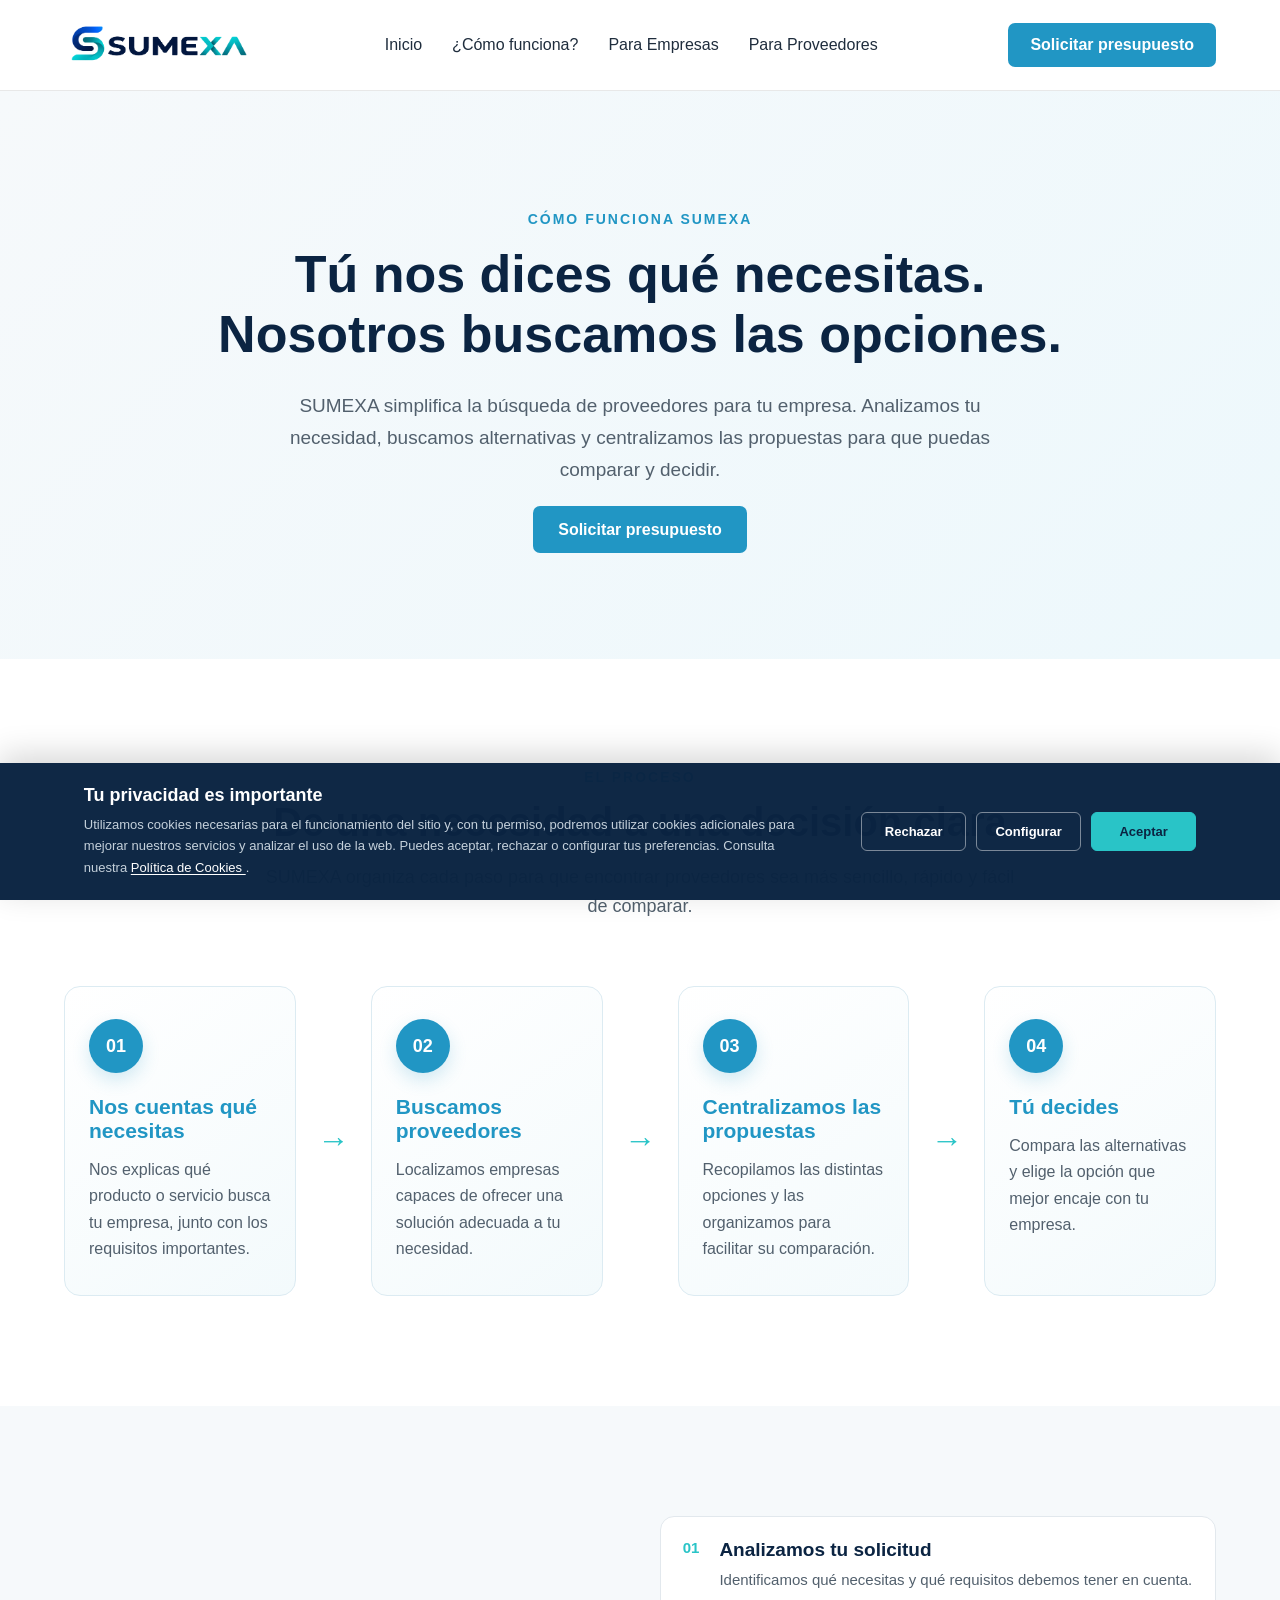
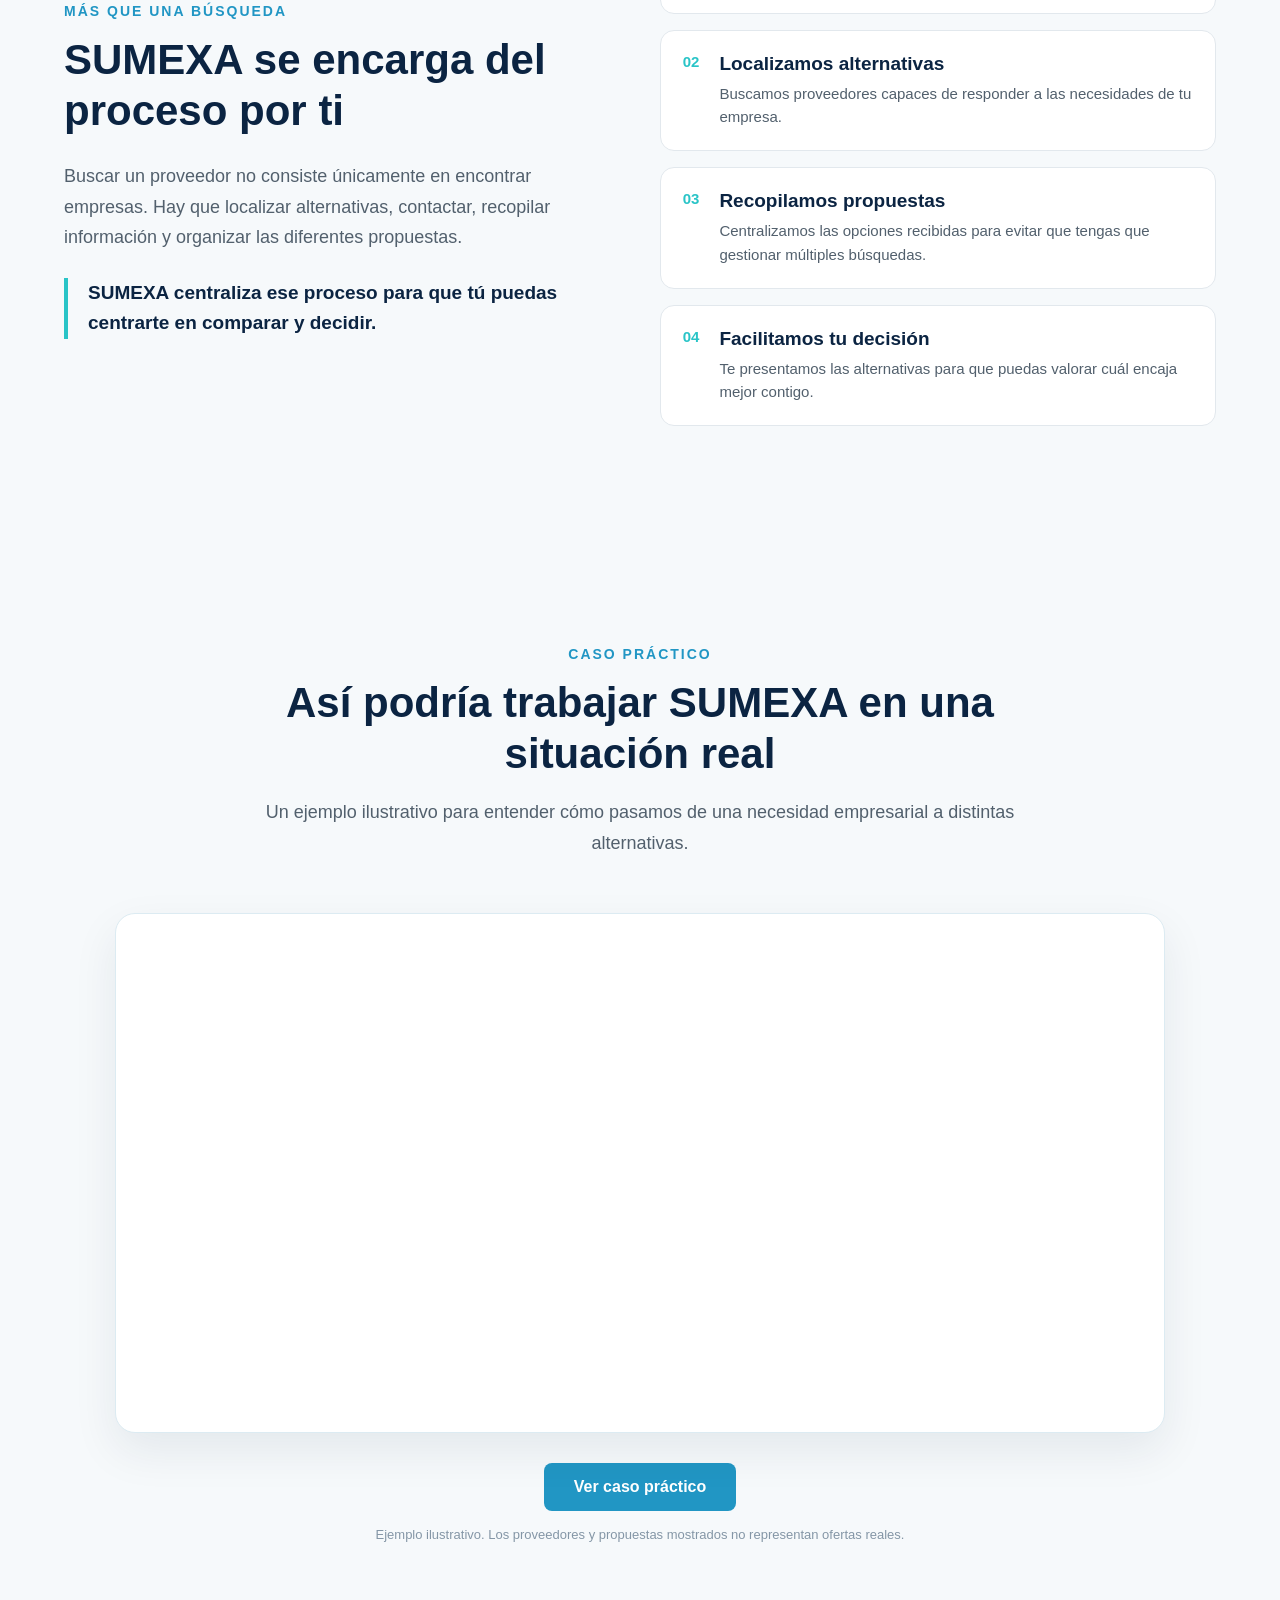
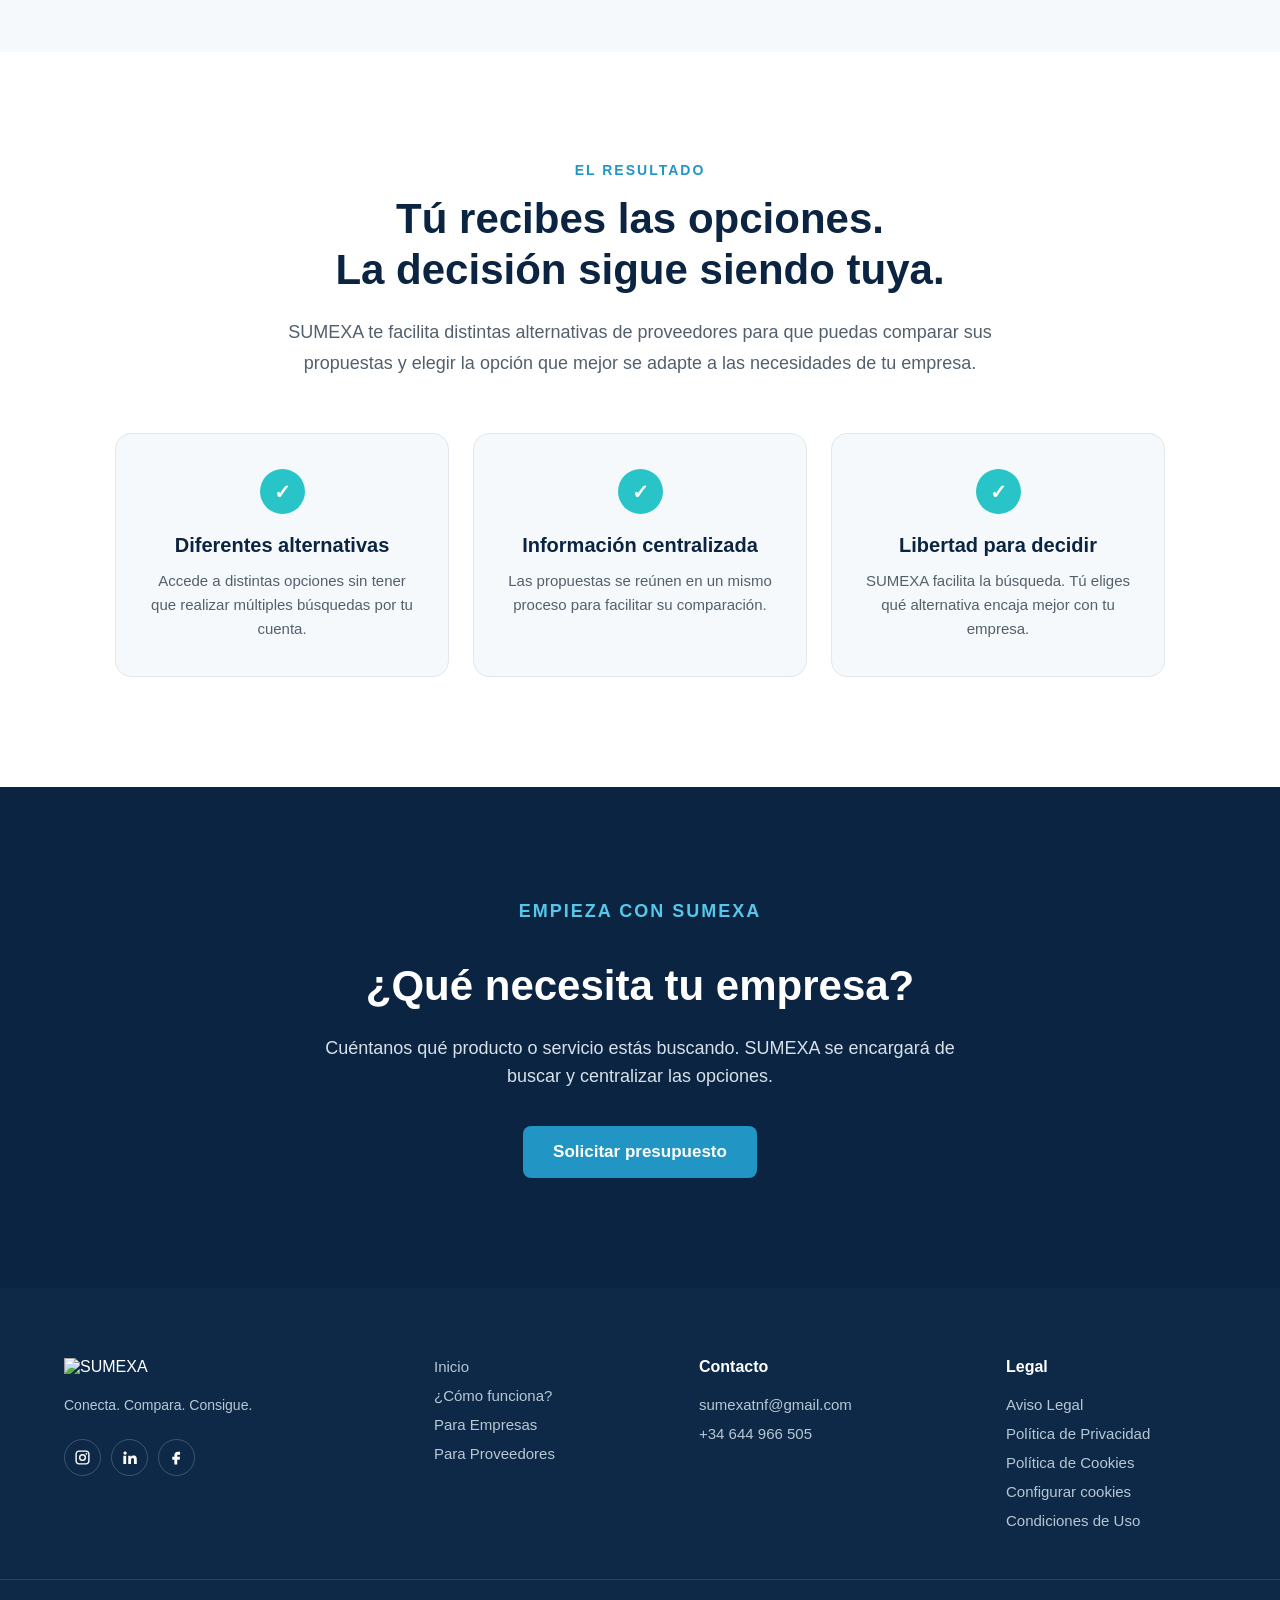
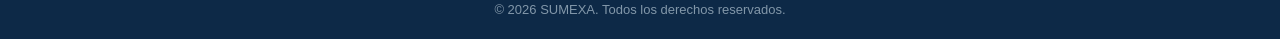
==== como-funciona.html @ 38602bdb "Add files via upload" ====
<!DOCTYPE html>
<html lang="es">

<head>
    <meta charset="UTF-8">
    <meta name="viewport" content="width=device-width, initial-scale=1.0">

    <title>Cómo funciona | SUMEXA</title>

    <link rel="stylesheet" href="style.css">
</head>

<body>

    <header class="sumexa-header">
    <div class="sumexa-header-contenido">

        <a href="index.html" class="sumexa-header-logo">
            <img src="SUMEXA-TRANSPARENTE.png" alt="SUMEXA">
        </a>

        <nav class="sumexa-menu">
            <a href="index.html">Inicio</a>
            <a href="como-funciona.html">¿Cómo funciona?</a>
            <a href="para-empresas.html">Para Empresas</a>
            <a href="para-proveedores.html">Para Proveedores</a>
        </nav>

        <a href="solicitar-presupuesto.html" class="sumexa-header-boton">Solicitar presupuesto</a>

        <button class="menu-movil-boton" id="menuMovilBoton" aria-label="Abrir menú">
            ☰
        </button>

    </div>
</header>


    <main>
        <section class="hero-como">

    <div class="contenedor hero-como-contenido">

        <p class="etiqueta">CÓMO FUNCIONA SUMEXA</p>

        <h1>
            Tú nos dices qué necesitas.<br>
            Nosotros buscamos las opciones.
        </h1>

        <p class="hero-como-texto">
            SUMEXA simplifica la búsqueda de proveedores para tu empresa.
            Analizamos tu necesidad, buscamos alternativas y centralizamos
            las propuestas para que puedas comparar y decidir.
        </p>

        <a href="solicitar-presupuesto.html" class="boton-principal">
            Solicitar presupuesto
        </a>

    </div>

</section>
<section class="proceso-detallado">

    <div class="contenedor">

        <div class="titulo-proceso">
            <p class="etiqueta">EL PROCESO</p>
            <h2>De una necesidad a una decisión clara</h2>
            <p>
                SUMEXA organiza cada paso para que encontrar proveedores sea más sencillo,
                rápido y fácil de comparar.
            </p>
        </div>

        <div class="linea-proceso">

            <div class="paso-detallado">
                <div class="numero-detallado">01</div>
                <h3>Nos cuentas qué necesitas</h3>
                <p>
                    Nos explicas qué producto o servicio busca tu empresa,
                    junto con los requisitos importantes.
                </p>
            </div>

            <div class="conector-proceso">→</div>

            <div class="paso-detallado">
                <div class="numero-detallado">02</div>
                <h3>Buscamos proveedores</h3>
                <p>
                    Localizamos empresas capaces de ofrecer una solución
                    adecuada a tu necesidad.
                </p>
            </div>

            <div class="conector-proceso">→</div>

            <div class="paso-detallado">
                <div class="numero-detallado">03</div>
                <h3>Centralizamos las propuestas</h3>
                <p>
                    Recopilamos las distintas opciones y las organizamos
                    para facilitar su comparación.
                </p>
            </div>

            <div class="conector-proceso">→</div>

            <div class="paso-detallado">
                <div class="numero-detallado">04</div>
                <h3>Tú decides</h3>
                <p>
                    Compara las alternativas y elige la opción que mejor
                    encaje con tu empresa.
                </p>
            </div>

        </div>

    </div>

</section>
<section class="gestion-sumexa">

    <div class="contenedor gestion-contenido">

        <div class="gestion-texto">

            <p class="etiqueta">MÁS QUE UNA BÚSQUEDA</p>

            <h2>SUMEXA se encarga del proceso por ti</h2>

            <p class="gestion-intro">
                Buscar un proveedor no consiste únicamente en encontrar empresas.
                Hay que localizar alternativas, contactar, recopilar información
                y organizar las diferentes propuestas.
            </p>

            <p class="gestion-destacado">
                SUMEXA centraliza ese proceso para que tú puedas centrarte
                en comparar y decidir.
            </p>

        </div>

        <div class="gestion-lista">

            <div class="gestion-item">
                <span>01</span>
                <div>
                    <h3>Analizamos tu solicitud</h3>
                    <p>Identificamos qué necesitas y qué requisitos debemos tener en cuenta.</p>
                </div>
            </div>

            <div class="gestion-item">
                <span>02</span>
                <div>
                    <h3>Localizamos alternativas</h3>
                    <p>Buscamos proveedores capaces de responder a las necesidades de tu empresa.</p>
                </div>
            </div>

            <div class="gestion-item">
                <span>03</span>
                <div>
                    <h3>Recopilamos propuestas</h3>
                    <p>Centralizamos las opciones recibidas para evitar que tengas que gestionar múltiples búsquedas.</p>
                </div>
            </div>

            <div class="gestion-item">
                <span>04</span>
                <div>
                    <h3>Facilitamos tu decisión</h3>
                    <p>Te presentamos las alternativas para que puedas valorar cuál encaja mejor contigo.</p>
                </div>
            </div>

        </div>

    </div>

</section>
<section class="caso-animado">

    <div class="contenedor">

        <div class="titulo-caso">
            <p class="etiqueta">CASO PRÁCTICO</p>
            <h2>Así podría trabajar SUMEXA en una situación real</h2>
            <p>
                Un ejemplo ilustrativo para entender cómo pasamos de una necesidad
                empresarial a distintas alternativas.
            </p>
        </div>

        <div class="caso-escenario">

            <div class="caso-pantalla">

      <div class="caso-etapa" id="caso-etapa-1">

    <div class="marca-caso-sumexa">
        <img src="sumexa-transparente.png" alt="SUMEXA">
 </div>

                    <div class="caso-imagen">
                        <img src="oficina-ejemplo.png" alt="Oficina">
                    </div>

                    <div class="caso-texto">
                        <span>PASO 1 · NECESIDAD</span>
                        <h3>Una empresa necesita renovar sus sillas de oficina</h3>
                        <p>
                            Busca 30 sillas ergonómicas con entrega en Tenerife
                            y unas condiciones concretas.
                        </p>
                    </div>

                </div>

<!-- PASO 2 -->
<div class="caso-etapa" id="caso-etapa-2">

    <div class="marca-caso-sumexa">
        <img src="sumexa-transparente.png" alt="SUMEXA">
    </div>

    <div class="paso2-contenido">

        <div class="paso2-imagen">
            <img src="paso-2.png" alt="SUMEXA analizando la solicitud de una empresa">
        </div>

        <div class="paso2-info">

            <div class="caso-texto">
                <span>PASO 2 · ANÁLISIS</span>
                <h3>SUMEXA analiza la solicitud</h3>
                <p>
                    Identificamos las características principales de la solicitud
                    antes de comenzar la búsqueda de proveedores.
                </p>
            </div>

            <div class="requisitos-caso">

                <div class="requisito-caso">
                    <span>✓</span>
                    <p>30 sillas ergonómicas</p>
                </div>

                <div class="requisito-caso">
                    <span>✓</span>
                    <p>Entrega en Tenerife</p>
                </div>

                <div class="requisito-caso">
                    <span>✓</span>
                    <p>Presupuesto definido</p>
                </div>

            </div>

            <div class="busqueda-caso">
                <div class="puntos-busqueda">
                    <span></span>
                    <span></span>
                    <span></span>
                </div>

                <p>Buscando proveedores adecuados...</p>
            </div>

        </div>

    </div>

</div>
<!-- FIN PASO 2 -->
<div class="caso-etapa" id="caso-etapa-3">

    <div class="marca-caso-sumexa">
        <img src="sumexa-transparente.png" alt="SUMEXA">
    </div>
    <div class="caso-texto">
        <span>PASO 3 · PROVEEDORES</span>
        <h3>Encontramos diferentes alternativas</h3>
    </div>
                    <div class="caso-proveedores">

                        <div class="caso-proveedor">
                            <img src="silla-a.png" alt="Ejemplo de silla A">
                            <h4>Proveedor A</h4>
                            <p>Opción 1</p>
                        </div>

                        <div class="caso-proveedor">
                            <img src="silla-b.png" alt="Ejemplo de silla B">
                            <h4>Proveedor B</h4>
                            <p>Opción 2</p>
                        </div>

                        <div class="caso-proveedor">
                            <img src="silla-c.png" alt="Ejemplo de silla C">
                            <h4>Proveedor C</h4>
                            <p>Opción 3</p>
                        </div>

                    </div>

                </div>


                <div class="caso-etapa" id="caso-etapa-4">

    <div class="documento-sumexa">

        <div class="documento-cabecera">
            <img src="sumexa-transparente.png" alt="SUMEXA">

            <div class="documento-titulo">
                <span>COMPARATIVA DE PROPUESTAS</span>
                <p>Solicitud SX-0001 · Ejemplo ilustrativo</p>
            </div>
        </div>

        <div class="documento-necesidad">
            <span>NECESIDAD DEL CLIENTE</span>
            <h3>30 sillas ergonómicas para oficina</h3>
            <p>Entrega en Tenerife · Presupuesto definido</p>
        </div>

        <div class="tabla-presupuestos">

            <div class="presupuesto-columna presupuesto-etiquetas">
                <div class="presupuesto-vacio"></div>
                <p>Modelo</p>
                <p>Unidades</p>
                <p>Precio total</p>
                <p>Entrega</p>
                <p>Garantía</p>
            </div>

            <div class="presupuesto-columna">
                <div class="presupuesto-proveedor">
                    <img src="silla-a.png" alt="Silla proveedor A">
                    <strong>Proveedor A</strong>
                </div>

                <p>Ergonómica Pro</p>
                <p>30</p>
                <p class="precio-presupuesto">4.350 €</p>
                <p>7–10 días</p>
                <p>3 años</p>
            </div>

            <div class="presupuesto-columna">
                <div class="presupuesto-proveedor">
                    <img src="silla-b.png" alt="Silla proveedor B">
                    <strong>Proveedor B</strong>
                </div>

                <p>Essential Office</p>
                <p>30</p>
                <p class="precio-presupuesto">3.690 €</p>
                <p>10–14 días</p>
                <p>2 años</p>
            </div>

            <div class="presupuesto-columna">
                <div class="presupuesto-proveedor">
                    <img src="silla-c.png" alt="Silla proveedor C">
                    <strong>Proveedor C</strong>
                </div>

                <p>Gaming Office</p>
                <p>30</p>
                <p class="precio-presupuesto">5.250 €</p>
                <p>5–7 días</p>
                <p>5 años</p>
            </div>

        </div>

        <div class="documento-pie">
            <p>
                <strong>SUMEXA</strong> centraliza las propuestas para facilitar
                su comparación. La decisión final corresponde al cliente.
            </p>

            <span>
                Ejemplo ilustrativo. Proveedores, precios y condiciones ficticios.
            </span>
        </div>

    </div>

</div>
<!-- PASO 5 -->
<div class="caso-etapa" id="caso-etapa-5">

    <div class="marca-caso-sumexa">
        <img src="sumexa-transparente.png" alt="SUMEXA">
    </div>

    <div class="paso5-contenido">

        <div class="paso5-imagen">
            <img src="paso-4.png" alt="Empresa comparando las propuestas recibidas">
        </div>

        <div class="paso5-info">

            <div class="caso-texto">
                <span>PASO 5 · DECISIÓN</span>
                <h3>La empresa compara y decide</h3>
                <p>
                    Tras revisar las propuestas recibidas, la empresa
                    selecciona la alternativa que mejor se adapta
                    a sus necesidades.
                </p>
            </div>

            <div class="decision-resumen">

                <div class="decision-item">
                    <span>✓</span>
                    <div>
                        <h4>Compara las alternativas</h4>
                        <p>Revisa precios, plazos y condiciones de cada propuesta.</p>
                    </div>
                </div>

                <div class="decision-item">
                    <span>✓</span>
                    <div>
                        <h4>Elige la opción</h4>
                        <p>En este ejemplo, la empresa selecciona al Proveedor B.</p>
                    </div>
                </div>

            </div>

            <div class="opcion-seleccionada">
                <span>OPCIÓN SELECCIONADA</span>
                <h4>Proveedor B</h4>
                <strong>3.690 €</strong>
                <p>
                    La decisión final corresponde siempre a la empresa.
                </p>
            </div>

        </div>

    </div>

</div>
<!-- FIN PASO 5 -->
 </div>
   </div>
            <button id="iniciar-caso" class="boton-caso">
    Ver caso práctico
</button>

<div class="indicadores-caso" id="indicadores-caso">
    <span class="indicador-caso activo"></span>
    <span class="indicador-caso"></span>
    <span class="indicador-caso"></span>
    <span class="indicador-caso"></span>
    <span class="indicador-caso"></span>
</div>

<p class="aviso-caso">
                Ejemplo ilustrativo. Los proveedores y propuestas mostrados no representan ofertas reales.
            </p>

        </div>

</section>
<section class="resultado-sumexa">

    <div class="contenedor resultado-contenido">

        <p class="etiqueta">EL RESULTADO</p>

        <h2>Tú recibes las opciones.<br>La decisión sigue siendo tuya.</h2>

        <p class="resultado-texto">
            SUMEXA te facilita distintas alternativas de proveedores
            para que puedas comparar sus propuestas y elegir la opción
            que mejor se adapte a las necesidades de tu empresa.
        </p>

        <div class="resultado-tarjetas">

            <div class="resultado-item">
                <span>✓</span>
                <h3>Diferentes alternativas</h3>
                <p>Accede a distintas opciones sin tener que realizar múltiples búsquedas por tu cuenta.</p>
            </div>

            <div class="resultado-item">
                <span>✓</span>
                <h3>Información centralizada</h3>
                <p>Las propuestas se reúnen en un mismo proceso para facilitar su comparación.</p>
            </div>

            <div class="resultado-item">
                <span>✓</span>
                <h3>Libertad para decidir</h3>
                <p>SUMEXA facilita la búsqueda. Tú eliges qué alternativa encaja mejor con tu empresa.</p>
            </div>

        </div>

    </div>

</section>
<section class="cta-final">
    <div class="contenedor cta-contenido">

        <p class="etiqueta">EMPIEZA CON SUMEXA</p>

        <h2>¿Qué necesita tu empresa?</h2>

        <p>
            Cuéntanos qué producto o servicio estás buscando.
            SUMEXA se encargará de buscar y centralizar las opciones.
        </p>

        <a href="solicitar-presupuesto.html" class="boton-cta-final">
            Solicitar presupuesto
        </a>

    </div>
</section>

    </main>

<footer class="footer-sumexa">

    <div class="contenedor footer-contenido">

        <!-- MARCA -->
        <div class="footer-marca">

            <img src="sumexa-transparente.png" alt="SUMEXA">

            <p>Conecta. Compara. Consigue.</p>

            <div class="footer-redes">

                <!-- Instagram -->
                <a href="https://www.instagram.com/sumexa.es/" target="_blank" aria-label="Instagram">
                    <svg viewBox="0 0 24 24">
                        <path d="M7 2C4.2 2 2 4.2 2 7v10c0 2.8 2.2 5 5 5h10c2.8 0 5-2.2 5-5V7c0-2.8-2.2-5-5-5H7zm10 2c1.7 0 3 1.3 3 3v10c0 1.7-1.3 3-3 3H7c-1.7 0-3-1.3-3-3V7c0-1.7 1.3-3 3-3h10zm.5 1.5a1.25 1.25 0 1 0 0 2.5 1.25 1.25 0 0 0 0-2.5zM12 7a5 5 0 1 0 0 10 5 5 0 0 0 0-10zm0 2a3 3 0 1 1 0 6 3 3 0 0 1 0-6z"/>
                    </svg>
                </a>

                <!-- LinkedIn -->
                <a href="#" target="_blank" aria-label="LinkedIn">
                    <svg viewBox="0 0 24 24">
                        <path d="M5.3 3.5A2.3 2.3 0 1 1 5.3 8a2.3 2.3 0 0 1 0-4.5zM3.3 9.5h4V21h-4V9.5zm6.5 0h3.8v1.6h.1c.5-1 1.8-2 3.8-2 4 0 4.8 2.6 4.8 6.1V21h-4v-5.2c0-1.3 0-3-1.9-3s-2.2 1.4-2.2 2.9V21h-4V9.5z"/>
                    </svg>
                </a>

                <!-- Facebook -->
                <a href="https://www.facebook.com/share/19Upxxxk6L/?mibextid=wwXIfr" target="_blank" aria-label="Facebook">
                    <svg viewBox="0 0 24 24">
                        <path d="M14 8h3V4h-3c-3.3 0-5 2-5 5v2H6v4h3v7h4v-7h3.3l.7-4H13V9c0-.7.3-1 1-1z"/>
                    </svg>
                </a>

            </div>

        </div>


        <!-- NAVEGACIÓN -->
<div class="footer-enlaces footer-nav">

            <a href="index.html">Inicio</a>
            <a href="como-funciona.html">¿Cómo funciona?</a>
            <a href="para-empresas.html">Para Empresas</a>
            <a href="para-proveedores.html">Para Proveedores</a>

        </div>


        <!-- CONTACTO -->
        <div class="footer-enlaces footer-contacto">

            <h4>Contacto</h4>

            <a href="mailto:sumexatnf@gmail.com">
                sumexatnf@gmail.com
            </a>

            <a href="tel:+34644966505">
                +34 644 966 505
            </a>

        </div>


        <!-- LEGAL -->
        <div class="footer-enlaces footer-legal">

            <h4>Legal</h4>

            <a href="aviso-legal.html">Aviso Legal</a>
<a href="politica-privacidad.html">Política de Privacidad</a>
<a href="politica-cookies.html">Política de Cookies</a>
<a href="#" class="abrir-configuracion-cookies">
    Configurar cookies
</a>
<a href="condiciones-uso.html">Condiciones de Uso</a>

        </div>

    </div>


    <!-- PARTE INFERIOR -->
    <div class="footer-inferior">

        <div class="contenedor">
            <p>© 2026 SUMEXA. Todos los derechos reservados.</p>
        </div>

    </div>

</footer>
<script>
    const botonCaso = document.getElementById("iniciar-caso");
    const pantallaCaso = document.querySelector(".caso-pantalla");
    const etapasCaso = document.querySelectorAll(".caso-etapa");

    const esMovil = window.matchMedia("(max-width: 800px)").matches;

    let temporizadoresCaso = [];

    function mostrarEtapaCaso(indice) {
        etapasCaso.forEach((etapa, i) => {
            etapa.classList.toggle("activa", i === indice);
        });
    }

    function limpiarTemporizadoresCaso() {
        temporizadoresCaso.forEach(timer => clearTimeout(timer));
        temporizadoresCaso = [];
    }

    if (esMovil) {

        function ajustarAlturaCasoMovil(indice) {
            const etapaActual = etapasCaso[indice];

            if (!etapaActual) return;

            pantallaCaso.style.height =
                etapaActual.scrollHeight + "px";
        }

        function obtenerPasoActual() {
            const ancho = pantallaCaso.clientWidth;

            if (!ancho) return 0;

            return Math.round(
                pantallaCaso.scrollLeft / ancho
            );
        }

        function activarContenidoPaso(indice) {

            if (indice === 1) {
                document.querySelectorAll(".requisito-caso")
                    .forEach(requisito => {
                        requisito.classList.add("requisito-visible");
                    });

                const busqueda = document.querySelector(".busqueda-caso");

                if (busqueda) {
                    busqueda.classList.add("busqueda-visible");
                }
            }

            if (indice === 2) {
                document.querySelectorAll(".caso-proveedor")
                    .forEach(proveedor => {
                        proveedor.classList.add("proveedor-visible");
                    });
            }
        }

        window.addEventListener("load", function () {
            setTimeout(() => {
                ajustarAlturaCasoMovil(0);
            }, 100);
        });

        let temporizadorScroll;

        pantallaCaso.addEventListener("scroll", function () {

            clearTimeout(temporizadorScroll);

            temporizadorScroll = setTimeout(function () {

                const indice = obtenerPasoActual();

                ajustarAlturaCasoMovil(indice);
                activarContenidoPaso(indice);
                actualizarIndicadores(indice);

            }, 120);

        });

        const indicadoresCaso = document.getElementById("indicadores-caso");
const puntosCaso = document.querySelectorAll(".indicador-caso");

function actualizarIndicadores(indice) {
    puntosCaso.forEach((punto, i) => {
        punto.classList.toggle("activo", i === indice);
    });
}

botonCaso.addEventListener("click", function () {

    pantallaCaso.scrollTo({
        left: 0,
        behavior: "smooth"
    });

    ajustarAlturaCasoMovil(0);
    actualizarIndicadores(0);

    botonCaso.style.display = "none";
    indicadoresCaso.classList.add("visible");
});

    } else {

        botonCaso.addEventListener("click", function () {

            limpiarTemporizadoresCaso();

            botonCaso.disabled = true;
            botonCaso.textContent = "Mostrando caso...";

            mostrarEtapaCaso(0);

            temporizadoresCaso.push(
                setTimeout(() => {

                    mostrarEtapaCaso(1);

                    const requisitos =
                        document.querySelectorAll(".requisito-caso");

                    const busqueda =
                        document.querySelector(".busqueda-caso");

                    requisitos.forEach(requisito => {
                        requisito.classList.remove("requisito-visible");
                    });

                    busqueda.classList.remove("busqueda-visible");

                    setTimeout(() => {
                        requisitos[0].classList.add("requisito-visible");
                    }, 700);

                    setTimeout(() => {
                        requisitos[1].classList.add("requisito-visible");
                    }, 1600);

                    setTimeout(() => {
                        requisitos[2].classList.add("requisito-visible");
                    }, 2500);

                    setTimeout(() => {
                        busqueda.classList.add("busqueda-visible");
                    }, 3500);

                }, 5500)
            );

            temporizadoresCaso.push(
                setTimeout(() => {

                    mostrarEtapaCaso(2);

                    const proveedores =
                        document.querySelectorAll(".caso-proveedor");

                    proveedores.forEach(proveedor => {
                        proveedor.classList.remove("proveedor-visible");
                    });

                    setTimeout(() => {
                        proveedores[0].classList.add("proveedor-visible");
                    }, 700);

                    setTimeout(() => {
                        proveedores[1].classList.add("proveedor-visible");
                    }, 1700);

                    setTimeout(() => {
                        proveedores[2].classList.add("proveedor-visible");
                    }, 2700);

                }, 14000)
            );

            temporizadoresCaso.push(
                setTimeout(() => mostrarEtapaCaso(3), 19000)
            );

            temporizadoresCaso.push(
                setTimeout(() => {
                    mostrarEtapaCaso(4);

                    botonCaso.disabled = false;
                    botonCaso.textContent = "Volver a ver el caso";
                }, 25000)
            );

        });

    }
</script>
<script>
    const menuBoton = document.getElementById("menuMovilBoton");
    const menu = document.querySelector(".sumexa-menu");
    const botonPresupuesto = document.querySelector(".sumexa-header-boton");

    menuBoton.addEventListener("click", () => {
        menu.classList.toggle("menu-movil-abierto");
        botonPresupuesto.classList.toggle("menu-movil-abierto");
    });
</script>
<script src="cookies.js"></script>
</body>
</html>
---- style.css ----
* {
    margin: 0;
    padding: 0;
    box-sizing: border-box;
}

body {
    font-family: Arial, sans-serif;
    background-color: white;
    color: #1f2d3d;
}

.contenedor {
    width: 90%;
    max-width: 1200px;
    margin: 0 auto;
}

header {
    background-color: white;
    border-bottom: 1px solid #e8e8e8;
}

.cabecera {
    height: 90px;
    display: flex;
    align-items: center;
    justify-content: space-between;
}

.logo img {
    width: 190px;
    height: auto;
    display: block;
}

nav {
    display: flex;
    gap: 30px;
}

nav a {
    text-decoration: none;
    color: #1f2d3d;
    font-size: 16px;
}

nav a:hover {
    color: #2196c4;
}

.boton-cabecera {
    background-color: #2196c4;
    color: white;
    padding: 13px 22px;
    border-radius: 7px;
    text-decoration: none;
    font-weight: 600;
}

/* PORTADA PRINCIPAL */

/* =========================
   INICIO - HERO
========================= */

.hero {
    padding: 90px 0;
    background: #f6f9fb;
}

.hero-inicio-grid {
    display: grid;
    grid-template-columns: 0.9fr 1.1fr;
    gap: 60px;
    align-items: center;
}

.hero-inicio-texto {
    text-align: left;
}

.hero-inicio-texto h1 {
    margin-bottom: 24px;
    font-size: 36px;
    line-height: 1.12;
    color: #0b2442;
}

.hero-inicio-texto > p {
    margin-bottom: 32px;
    font-size: 18px;
    line-height: 1.7;
    color: #52606d;
}

.hero-botones {
    display: flex;
    justify-content: flex-start;
    gap: 15px;
}

.hero-inicio-imagen img {
    width: 100%;
    height: 440px;
    object-fit: cover;
    display: block;
    border-radius: 18px;
    box-shadow: 0 18px 45px rgba(11, 36, 66, 0.14);
}

.boton-principal {
    background-color: #2196c4;
    color: white;
    padding: 15px 25px;
    border-radius: 7px;
    text-decoration: none;
    font-weight: 600;
}

.boton-principal:hover {
    background-color: #187da5;
}

.boton-secundario {
    background-color: white;
    color: #0b2442;
    padding: 15px 25px;
    border: 1px solid #d5dde3;
    border-radius: 7px;
    text-decoration: none;
    font-weight: 600;
}

.boton-secundario:hover {
    background-color: #eef3f6;
}
/* CÓMO FUNCIONA */

.como-funciona {
    padding: 90px 0;
    background-color: white;
    text-align: center;
}

.como-funciona h2 {
    font-size: 38px;
    color: #0b2442;
    margin-bottom: 15px;
}

.subtitulo-seccion {
    max-width: 700px;
    margin: 0 auto 50px;
    font-size: 18px;
    line-height: 1.6;
    color: #52606d;
}

.pasos {
    display: grid;
    grid-template-columns: repeat(4, 1fr);
    gap: 25px;
}

.paso {
    padding: 32px 24px;
    border: 1px solid #dcebf2;
    border-radius: 14px;
    background: linear-gradient(145deg, #ffffff, #f1f9fc);
    text-align: left;
    transition: transform 0.3s ease,
                box-shadow 0.3s ease,
                border-color 0.3s ease;
}
.paso:hover {
    transform: translateY(-7px);
    border-color: #2196c4;
    box-shadow: 0 14px 30px rgba(33, 150, 196, 0.15);
}

.paso h3 {
    font-size: 20px;
    color: #2196c4;
    margin-bottom: 15px;
}

.paso p {
    font-size: 16px;
    line-height: 1.5;
    color: #52606d;
}
/* QUÉ ES SUMEXA */

.que-es-sumexa {
    padding: 100px 0;
    background-color: #f6f9fb;
}

.que-es-contenido {
    display: flex;
    align-items: center;
    justify-content: space-between;
    gap: 80px;
}

.que-es-texto {
    flex: 1;
}

.etiqueta {
    color: #2196c4;
    font-size: 14px;
    font-weight: bold;
    letter-spacing: 2px;
    margin-bottom: 15px;
}

.que-es-texto h2 {
    font-size: 40px;
    line-height: 1.2;
    color: #0b2442;
    margin-bottom: 25px;
}

.que-es-texto p {
    font-size: 18px;
    line-height: 1.7;
    color: #52606d;
    margin-bottom: 18px;
}

.que-es-imagen {
    display: flex;
    align-items: center;
    justify-content: center;
}

.que-es-imagen img {
    width: 100%;
    height: 400px;
    object-fit: cover;
    display: block;
    border-radius: 18px;
    box-shadow: 0 18px 45px rgba(11, 36, 66, 0.14);
}
/* MISIÓN, VISIÓN Y VALORES */

.identidad-sumexa {
    padding: 100px 0;
    background-color: white;
}

.titulo-identidad {
    text-align: center;
    max-width: 750px;
    margin: 0 auto 55px;
}

.titulo-identidad h2 {
    font-size: 40px;
    color: #0b2442;
    margin-bottom: 20px;
}

.titulo-identidad > p:last-child {
    font-size: 18px;
    line-height: 1.6;
    color: #52606d;
}

.bloques-identidad {
    display: grid;
    grid-template-columns: repeat(2, 1fr);
    gap: 30px;
    margin-bottom: 50px;
}

.bloque-identidad {
    padding: 35px;
    background-color: #f6f9fb;
    border-radius: 12px;
}

.bloque-identidad h3 {
    font-size: 25px;
    color: #2196c4;
    margin-bottom: 15px;
}

.bloque-identidad p {
    font-size: 17px;
    line-height: 1.7;
    color: #52606d;
}

.valores {
    text-align: center;
}

.valores h3 {
    font-size: 25px;
    color: #0b2442;
    margin-bottom: 25px;
}

.lista-valores {
    display: flex;
    justify-content: center;
    flex-wrap: wrap;
    gap: 15px;
}

.lista-valores span {
    padding: 12px 20px;
    border: 1px solid #dbe4ea;
    border-radius: 30px;
    font-weight: 600;
    color: #0b2442;
    background-color: white;
}
.valor-btn {
    padding: 12px 20px;
    border: 1px solid #dbe4ea;
    border-radius: 30px;
    font-weight: 600;
    color: #0b2442;
    background-color: white;
    cursor: pointer;
    font-size: 16px;
}

.valor-btn:hover {
    background-color: #2196c4;
    color: white;
    border-color: #2196c4;
}

.explicacion-valor {
    max-width: 700px;
    margin: 35px auto 0;
    padding: 30px;
    background-color: #f6f9fb;
    border-radius: 12px;
    text-align: center;
}

.explicacion-valor h4 {
    font-size: 24px;
    color: #2196c4;
    margin-bottom: 12px;
}

.explicacion-valor p {
    font-size: 17px;
    line-height: 1.6;
    color: #52606d;
}
/* PARA QUIÉN ES SUMEXA */

.para-quien {
    padding: 100px 0;
    background-color: #f6f9fb;
}

.titulo-para-quien {
    text-align: center;
    max-width: 750px;
    margin: 0 auto 55px;
}

.titulo-para-quien h2 {
    font-size: 40px;
    color: #0b2442;
    margin-bottom: 18px;
}

.titulo-para-quien > p:last-child {
    font-size: 18px;
    line-height: 1.6;
    color: #52606d;
}

.opciones-sumexa {
    display: grid;
    grid-template-columns: repeat(2, 1fr);
    gap: 30px;
}

.opcion-sumexa {
    background-color: white;
    padding: 45px;
    border-radius: 14px;
    border: 1px solid #e2e8ed;
}

.tipo-opcion {
    display: block;
    color: #2196c4;
    font-size: 13px;
    font-weight: bold;
    letter-spacing: 1.5px;
    margin-bottom: 18px;
}

.opcion-sumexa h3 {
    font-size: 28px;
    line-height: 1.25;
    color: #0b2442;
    margin-bottom: 18px;
}

.opcion-sumexa p {
    font-size: 17px;
    line-height: 1.7;
    color: #52606d;
    margin-bottom: 25px;
}

.enlace-opcion {
    color: #2196c4;
    text-decoration: none;
    font-weight: 600;
    font-size: 16px;
}

.enlace-opcion:hover {
    text-decoration: underline;
}
/* SUMEXA EN ACCIÓN */

.sumexa-accion {
    padding: 100px 0;
    background-color: white;
    text-align: center;
}

.titulo-accion {
    max-width: 800px;
    margin: 0 auto 60px;
}

.titulo-accion h2 {
    font-size: 40px;
    color: #0b2442;
    margin-bottom: 18px;
}

.titulo-accion > p:last-child {
    font-size: 18px;
    line-height: 1.6;
    color: #52606d;
}

/* FLUJO */

.flujo-sumexa {
    display: flex;
    align-items: center;
    justify-content: center;
    gap: 25px;
    margin: 50px auto;
}

.elemento-flujo {
    width: 310px;
    min-height: 220px;
    padding: 35px 30px;
    border: 1px solid #e2e8ed;
    border-radius: 15px;
    display: flex;
    flex-direction: column;
    justify-content: center;
    background-color: #f6f9fb;
}

.elemento-flujo span {
    color: #2196c4;
    font-size: 13px;
    font-weight: bold;
    letter-spacing: 1.5px;
    margin-bottom: 12px;
}

.elemento-flujo h3 {
    color: #0b2442;
    font-size: 21px;
}

/* SUMEXA CENTRAL */

.centro-sumexa {
    background-color: white;
    border: 2px solid #2196c4;
    width: 360px;
    min-height: 240px;
}

.centro-sumexa img {
    width: 260px;
    max-width: 100%;
    height: auto;
    margin: 0 auto 25px;
}

.centro-sumexa p {
    color: #52606d;
    font-size: 14px;
    line-height: 1.5;
}

/* FLECHAS */

.flecha-flujo {
    font-size: 45px;
    color: #2196c4;
    font-weight: bold;
}

/* BOTÓN */

.boton-flujo {
    margin-top: 15px;
    padding: 14px 25px;
    border: none;
    border-radius: 8px;
    background-color: #2196c4;
    color: white;
    font-size: 16px;
    font-weight: 600;
    cursor: pointer;
}

.boton-flujo:hover {
    background-color: #187da5;
}

/* MENSAJE */

.mensaje-flujo {
    max-width: 650px;
    margin: 25px auto 0;
    padding: 18px;
    color: #52606d;
    font-size: 16px;
}
/* AJUSTE DEL NUEVO FLUJO */

.flujo-sumexa {
    display: grid;
    grid-template-columns: 300px 55px 340px 55px 300px;
    align-items: center;
    justify-content: center;
    gap: 20px;
    margin: 60px auto 45px;
}

/* EMPRESA */

.empresa-flujo {
    width: 300px;
    min-height: 230px;
}

/* SUMEXA */

.centro-sumexa {
    width: 340px;
    min-height: 250px;
}

/* ZONA PROVEEDORES */

.grupo-proveedores {
    width: 300px;
    display: flex;
    flex-direction: column;
    gap: 12px;
}

.proveedor {
    width: 100%;
    padding: 18px 20px;
    background-color: #f6f9fb;
    border: 1px solid #e2e8ed;
    border-radius: 12px;
    text-align: center;
}

.proveedor span {
    display: block;
    color: #2196c4;
    font-size: 13px;
    font-weight: bold;
    letter-spacing: 1px;
    margin-bottom: 5px;
}

.proveedor p {
    color: #0b2442;
    font-size: 16px;
    font-weight: 600;
}

/* RESULTADO FINAL */

.resultado-flujo {
    max-width: 650px;
    margin: 20px auto 0;
    padding: 25px 30px;
    background-color: #f6f9fb;
    border: 1px solid #e2e8ed;
    border-radius: 14px;
    text-align: center;
}

.resultado-flujo span {
    display: block;
    color: #2196c4;
    font-size: 13px;
    font-weight: bold;
    letter-spacing: 1.5px;
    margin-bottom: 8px;
}

.resultado-flujo h3 {
    color: #0b2442;
    font-size: 24px;
    margin-bottom: 8px;
}

.resultado-flujo p {
    color: #52606d;
    font-size: 16px;
}
/* FLUJO INTERACTIVO AVANZADO */

.flujo-sumexa,
.resultado-flujo,
.proveedor,
.flecha-flujo,
.empresa-flujo,
.centro-sumexa {
    transition: all 0.45s ease;
}

.estado-apagado {
    opacity: 0.28;
    filter: grayscale(0.25);
}

.estado-activo {
    opacity: 1;
    transform: scale(1.06);
    border-color: #2196c4 !important;
    background-color: #eef9fd !important;
    box-shadow: 0 14px 35px rgba(33, 150, 196, 0.22);
}

.flecha-activa {
    opacity: 1;
    transform: scale(1.35);
    color: #2196c4;
}

.proveedor-aparece {
    opacity: 1 !important;
    transform: translateX(0) scale(1.03);
    border-color: #2196c4;
}

.resultado-activo {
    transform: scale(1.04);
    border-color: #2196c4;
    box-shadow: 0 12px 30px rgba(33, 150, 196, 0.18);
}

@media (prefers-reduced-motion: reduce) {
    .flujo-sumexa,
    .resultado-flujo,
    .proveedor,
    .flecha-flujo,
    .empresa-flujo,
    .centro-sumexa {
        transition: none;
    }
}
/* BENEFICIOS SUMEXA */

.beneficios-sumexa {
    padding: 100px 0;
    background-color: #f6f9fb;
}

.titulo-beneficios {
    max-width: 760px;
    margin: 0 auto 55px;
    text-align: center;
}

.titulo-beneficios h2 {
    font-size: 40px;
    line-height: 1.2;
    color: #0b2442;
    margin-bottom: 18px;
}

.titulo-beneficios > p:last-child {
    font-size: 18px;
    line-height: 1.6;
    color: #52606d;
}

.grid-beneficios {
    display: grid;
    grid-template-columns: repeat(4, 1fr);
    gap: 22px;
}

.beneficio {
    padding: 32px 25px;
    background-color: white;
    border: 1px solid #e2e8ed;
    border-radius: 14px;
    transition: transform 0.3s ease, box-shadow 0.3s ease;
}

.beneficio:hover {
    transform: translateY(-6px);
    box-shadow: 0 12px 30px rgba(11, 36, 66, 0.08);
}

.beneficio h3 {
    font-size: 21px;
    color: #0b2442;
    margin-bottom: 13px;
}

.beneficio p {
    font-size: 16px;
    line-height: 1.6;
    color: #52606d;
}
/* CTA FINAL */

.cta-final {
    padding: 110px 0;
    background-color: #0b2442;
    text-align: center;
}

.cta-contenido {
    max-width: 800px;
}

.cta-final .etiqueta {
    color: #56c7e8;
}

.cta-final h2 {
    font-size: 42px;
    line-height: 1.2;
    color: white;
    margin-bottom: 22px;
}

.cta-final p {
    max-width: 680px;
    margin: 0 auto 35px;
    font-size: 18px;
    line-height: 1.6;
    color: #d6e1ea;
}

.boton-cta-final {
    display: inline-block;
    background-color: #2196c4;
    color: white;
    padding: 16px 30px;
    border-radius: 8px;
    text-decoration: none;
    font-size: 17px;
    font-weight: 600;
}

.boton-cta-final:hover {
    background-color: #2aa9d8;
}
/* =========================
   FOOTER SUMEXA
========================= */

.footer-sumexa {
    background-color: #0d2947;
    color: white;
    padding-top: 70px;
}

.footer-contenido {
    display: grid;
    grid-template-columns: 2fr 1fr 1.3fr 1fr;
    gap: 50px;
    padding-bottom: 55px;
    align-items: start;
}

.footer-marca img {
    width: 210px;
    max-width: 100%;
    height: auto;
    margin-bottom: 18px;
}

.footer-marca p {
    color: #b8c7d4;
    font-size: 16px;
}

/* REDES SOCIALES */

.footer-redes {
    display: flex;
    align-items: center;
    gap: 14px;
    margin-top: 22px;
}

.footer-redes a {
    width: 40px;
    height: 40px;
    display: flex;
    align-items: center;
    justify-content: center;
    border: 1px solid rgba(41, 196, 199, 0.45);
    border-radius: 50%;
    color: #29c4c7;
    transition: all 0.3s ease;
}

.footer-redes svg {
    width: 20px;
    height: 20px;
    fill: currentColor;
}

.footer-redes a:hover {
    background-color: #29c4c7;
    color: #0d2947;
    transform: translateY(-3px);
    box-shadow: 0 7px 18px rgba(41, 196, 199, 0.20);
}

/* ENLACES */

.footer-enlaces {
    display: flex;
    flex-direction: column;
    gap: 12px;
}

.footer-enlaces h4 {
    font-size: 16px;
    margin-bottom: 8px;
    color: white;
}

.footer-enlaces a {
    color: #b8c7d4;
    text-decoration: none;
    font-size: 15px;
    transition: color 0.3s ease;
}

.footer-enlaces a:hover {
    color: #29c4c7;
}

/* PARTE INFERIOR */

.footer-inferior {
    border-top: 1px solid rgba(255, 255, 255, 0.12);
    padding: 20px 0;
}

.footer-inferior p {
    color: #8496a6;
    font-size: 14px;
}
/* =========================
   PÁGINA CÓMO FUNCIONA
========================= */

.hero-como {
    padding: 120px 0;
    background: linear-gradient(135deg, #f6f9fb 0%, #edf8fc 100%);
    text-align: center;
}

.hero-como-contenido {
    max-width: 900px;
}

.hero-como h1 {
    font-size: 52px;
    line-height: 1.15;
    color: #0b2442;
    margin: 18px 0 25px;
}

.hero-como-texto {
    max-width: 750px;
    margin: 0 auto 35px;
    font-size: 19px;
    line-height: 1.7;
    color: #52606d;
}
/* =========================
   PROCESO CÓMO FUNCIONA
========================= */

.proceso-detallado {
    padding: 110px 0;
    background-color: white;
}

.titulo-proceso {
    max-width: 760px;
    margin: 0 auto 65px;
    text-align: center;
}

.titulo-proceso h2 {
    font-size: 40px;
    color: #0b2442;
    margin-bottom: 18px;
}

.titulo-proceso > p:last-child {
    font-size: 18px;
    line-height: 1.6;
    color: #52606d;
}

.linea-proceso {
    display: grid;
    grid-template-columns: 1fr 45px 1fr 45px 1fr 45px 1fr;
    align-items: stretch;
    gap: 15px;
}

.paso-detallado {
    padding: 32px 24px;
    background: linear-gradient(145deg, #ffffff, #f3fafc);
    border: 1px solid #dcebf2;
    border-radius: 16px;
    transition: all 0.3s ease;
}

.paso-detallado:hover {
    transform: translateY(-7px);
    border-color: #2196c4;
    box-shadow: 0 14px 30px rgba(33, 150, 196, 0.15);
}

.numero-detallado {
    width: 54px;
    height: 54px;
    display: flex;
    align-items: center;
    justify-content: center;

    margin-bottom: 22px;

    background-color: #2196c4;
    color: white;
    border-radius: 50%;

    font-weight: 700;
    font-size: 18px;

    box-shadow: 0 7px 18px rgba(33, 150, 196, 0.2);
}

.paso-detallado h3 {
    font-size: 21px;
    color: #2196c4;
    margin-bottom: 14px;
}

.paso-detallado p {
    font-size: 16px;
    line-height: 1.65;
    color: #52606d;
}

.conector-proceso {
    display: flex;
    align-items: center;
    justify-content: center;

    font-size: 32px;
    font-weight: bold;
    color: #29c4c7;
}
/* =========================
   GESTIÓN SUMEXA
========================= */

.gestion-sumexa {
    padding: 110px 0;
    background-color: #f6f9fb;
}

.gestion-contenido {
    display: grid;
    grid-template-columns: 1fr 1.1fr;
    gap: 90px;
    align-items: center;
}

.gestion-texto h2 {
    font-size: 42px;
    line-height: 1.2;
    color: #0b2442;
    margin: 16px 0 25px;
}

.gestion-intro {
    font-size: 18px;
    line-height: 1.7;
    color: #52606d;
    margin-bottom: 25px;
}

.gestion-destacado {
    font-size: 19px;
    line-height: 1.6;
    font-weight: 600;
    color: #0b2442;
    padding-left: 20px;
    border-left: 4px solid #29c4c7;
}

.gestion-lista {
    display: flex;
    flex-direction: column;
    gap: 16px;
}

.gestion-item {
    display: flex;
    gap: 20px;
    align-items: flex-start;

    padding: 22px;

    background-color: white;
    border: 1px solid #e2e8ed;
    border-radius: 14px;

    transition: all 0.3s ease;
}

.gestion-item:hover {
    transform: translateX(7px);
    border-color: #2196c4;
    box-shadow: 0 10px 25px rgba(33, 150, 196, 0.10);
}

.gestion-item span {
    color: #29c4c7;
    font-size: 15px;
    font-weight: 700;
}

.gestion-item h3 {
    color: #0b2442;
    font-size: 19px;
    margin-bottom: 7px;
}

.gestion-item p {
    color: #52606d;
    font-size: 15px;
    line-height: 1.55;
}
/* =========================
   RESULTADO SUMEXA
========================= */

.resultado-sumexa {
    padding: 110px 0;
    background-color: white;
    text-align: center;
}

.resultado-contenido {
    max-width: 1050px;
}

.resultado-sumexa h2 {
    font-size: 42px;
    line-height: 1.2;
    color: #0b2442;
    margin: 16px 0 22px;
}

.resultado-texto {
    max-width: 720px;
    margin: 0 auto 55px;
    font-size: 18px;
    line-height: 1.7;
    color: #52606d;
}

.resultado-tarjetas {
    display: grid;
    grid-template-columns: repeat(3, 1fr);
    gap: 24px;
}

.resultado-item {
    padding: 35px 28px;
    background-color: #f6f9fb;
    border: 1px solid #e2e8ed;
    border-radius: 16px;
    transition: all 0.3s ease;
}

.resultado-item:hover {
    transform: translateY(-7px);
    border-color: #29c4c7;
    box-shadow: 0 14px 30px rgba(33, 150, 196, 0.13);
}

.resultado-item span {
    display: flex;
    align-items: center;
    justify-content: center;

    width: 45px;
    height: 45px;
    margin: 0 auto 20px;

    border-radius: 50%;
    background-color: #29c4c7;
    color: white;

    font-size: 20px;
    font-weight: bold;
}

.resultado-item h3 {
    color: #0b2442;
    font-size: 20px;
    margin-bottom: 12px;
}

.resultado-item p {
    color: #52606d;
    font-size: 15px;
    line-height: 1.6;
}
/* =========================
   CASO PRÁCTICO ANIMADO
========================= */

.caso-animado {
    padding: 110px 0;
    background: #f6f9fb;
}

.titulo-caso {
    max-width: 800px;
    margin: 0 auto 55px;
    text-align: center;
}

.titulo-caso h2 {
    font-size: 42px;
    line-height: 1.2;
    color: #0b2442;
    margin: 16px 0 18px;
}

.titulo-caso > p:last-child {
    font-size: 18px;
    line-height: 1.7;
    color: #52606d;
}


/* CONTENEDOR PRINCIPAL */

.caso-escenario {
    max-width: 1050px;
    margin: 0 auto;
    text-align: center;
}

.caso-pantalla {
    position: relative;
    min-height: 520px;
    background: white;
    border: 1px solid #dcebf2;
    border-radius: 20px;
    overflow: hidden;
    box-shadow: 0 18px 45px rgba(11, 36, 66, 0.08);
}


/* CADA ETAPA */

.caso-etapa {
    display: none;
    min-height: 520px;
    padding: 45px;
    animation: aparecerCaso 0.7s ease;
}

.caso-etapa.activa {
    display: flex;
}


/* PASO 1 */

#caso-etapa-1 {
    align-items: center;
    gap: 50px;
    text-align: left;
}

.caso-imagen {
    width: 55%;
    height: 400px;
    overflow: hidden;
    border-radius: 16px;
}

.caso-imagen img {
    width: 100%;
    height: 100%;
    object-fit: cover;
    display: block;
}

.caso-texto {
    flex: 1;
}

.caso-texto span {
    display: inline-block;
    margin-bottom: 12px;
    color: #29a9ce;
    font-size: 14px;
    font-weight: 700;
    letter-spacing: 1.2px;
}

.caso-texto h3 {
    font-size: 30px;
    line-height: 1.25;
    color: #0b2442;
    margin-bottom: 16px;
}

.caso-texto p {
    font-size: 17px;
    line-height: 1.7;
    color: #52606d;
}


/* PASO 2 - SUMEXA */

#caso-etapa-2 {
    flex-direction: column;
    align-items: center;
    justify-content: center;
}

.caso-logo {
    margin-bottom: 35px;
}

.caso-logo img {
    width: 280px;
    max-width: 90%;
    height: auto;
    display: block;
}

#caso-etapa-2 .caso-texto {
    max-width: 650px;
}


/* PASO 3 - PROVEEDORES */

#caso-etapa-3 {
    flex-direction: column;
    justify-content: center;
}

#caso-etapa-3 .caso-texto {
    margin-bottom: 35px;
}

.caso-proveedores {
    display: grid;
    grid-template-columns: repeat(3, 1fr);
    gap: 22px;
}

.caso-proveedor {
    background: #f6f9fb;
    border: 1px solid #dcebf2;
    border-radius: 15px;
    overflow: hidden;
    transition: all 0.3s ease;
}

.caso-proveedor:hover {
    transform: translateY(-6px);
    border-color: #2196c4;
    box-shadow: 0 12px 25px rgba(33, 150, 196, 0.13);
}

.caso-proveedor img {
    width: 100%;
    height: 190px;
    object-fit: contain;
    display: block;
    background: white;
}

.caso-proveedor h4 {
    color: #0b2442;
    font-size: 18px;
    margin: 18px 0 5px;
}

.caso-proveedor p {
    color: #52606d;
    margin-bottom: 18px;
}


/* PASOS 4 Y 5 */

#caso-etapa-4,
#caso-etapa-5 {
    align-items: center;
    justify-content: center;
}

#caso-etapa-4 .caso-texto,
#caso-etapa-5 .caso-texto {
    max-width: 700px;
}


/* BOTÓN */

.boton-caso {
    margin-top: 30px;
    padding: 15px 30px;
    border: none;
    border-radius: 8px;
    background: #2196c4;
    color: white;
    font-size: 16px;
    font-weight: 600;
    cursor: pointer;
    transition: all 0.3s ease;
}

.boton-caso:hover {
    background: #2aa9d8;
    transform: translateY(-2px);
}

.boton-caso:disabled {
    opacity: 0.65;
    cursor: default;
    transform: none;
}


/* AVISO */

.aviso-caso {
    max-width: 700px;
    margin: 16px auto 0;
    font-size: 13px;
    color: #8496a6;
}


/* ANIMACIÓN DE ENTRADA */

@keyframes aparecerCaso {
    from {
        opacity: 0;
        transform: translateY(18px);
    }

    to {
        opacity: 1;
        transform: translateY(0);
    }
}


/* MÓVIL */

@media (max-width: 800px) {

    .caso-etapa {
        padding: 28px;
    }

    #caso-etapa-1 {
        flex-direction: column;
    }

    .caso-imagen {
        width: 100%;
        height: 260px;
    }

    .caso-proveedores {
        grid-template-columns: 1fr;
    }

    .caso-pantalla {
        min-height: auto;
    }
}
/* APARICIÓN PROGRESIVA DE REQUISITOS */

.requisito-caso {
    opacity: 0;
    transform: translateY(15px);
}

.requisito-caso.requisito-visible {
    opacity: 1;
    transform: translateY(0);
    transition: opacity 0.5s ease, transform 0.5s ease;
}

.busqueda-caso {
    opacity: 0;
    transform: translateY(12px);
}

.busqueda-caso.busqueda-visible {
    opacity: 1;
    transform: translateY(0);
    transition: opacity 0.5s ease, transform 0.5s ease;
}
/* APARICIÓN PROGRESIVA DE PROVEEDORES */

.caso-proveedor {
    opacity: 0;
    transform: translateY(20px);
}

.caso-proveedor.proveedor-visible {
    opacity: 1;
    transform: translateY(0);
    transition: opacity 0.55s ease, transform 0.55s ease;
}
/* LOGO DEL DOCUMENTO SUMEXA - PASO 4 */

.documento-cabecera img {
    width: 150px;
    max-width: 150px;
    height: auto;
    object-fit: contain;
    display: block;
    flex-shrink: 0;
}
/* SILLAS DEL DOCUMENTO - PASO 4 */

.presupuesto-proveedor img {
    width: 85px;
    height: 85px;
    object-fit: contain;
    display: block;
    margin: 0 auto 10px;
}
/* =========================
   PASO 4 - DOCUMENTO SUMEXA
========================= */

#caso-etapa-4 {
    align-items: center;
    justify-content: center;
    padding: 35px;
}

.documento-sumexa {
    width: 100%;
    max-width: 900px;
    background: white;
    border: 1px solid #dcebf2;
    border-radius: 18px;
    padding: 34px;
    box-shadow: 0 14px 35px rgba(11, 36, 66, 0.08);
    text-align: left;
}


/* CABECERA */

.documento-cabecera {
    display: flex;
    justify-content: space-between;
    align-items: center;
    gap: 30px;
    padding-bottom: 22px;
    border-bottom: 1px solid #e6edf2;
}

.documento-cabecera img {
    width: 145px;
    max-width: 145px;
    height: auto;
    object-fit: contain;
}

.documento-titulo {
    text-align: right;
}

.documento-titulo span {
    display: block;
    color: #0b2442;
    font-size: 17px;
    font-weight: 700;
    letter-spacing: 0.8px;
}

.documento-titulo p {
    margin-top: 5px;
    color: #8496a6;
    font-size: 13px;
}


/* NECESIDAD */

.documento-necesidad {
    padding: 22px 0;
}

.documento-necesidad span {
    display: block;
    margin-bottom: 7px;
    color: #29a9ce;
    font-size: 12px;
    font-weight: 700;
    letter-spacing: 1px;
}

.documento-necesidad h3 {
    color: #0b2442;
    font-size: 22px;
    margin-bottom: 6px;
}

.documento-necesidad p {
    color: #52606d;
    font-size: 14px;
}


/* TABLA */

.tabla-presupuestos {
    display: grid;
    grid-template-columns: 1.1fr repeat(3, 1fr);
    border: 1px solid #dcebf2;
    border-radius: 14px;
    overflow: hidden;
}

.presupuesto-columna {
    display: grid;
    grid-template-rows: 125px repeat(5, 48px);
    background: white;
    border-left: 1px solid #e6edf2;
}

.presupuesto-columna:first-child {
    border-left: none;
}

.presupuesto-columna > p {
    display: flex;
    align-items: center;
    justify-content: center;
    margin: 0;
    padding: 8px;
    border-top: 1px solid #e6edf2;
    color: #52606d;
    font-size: 14px;
    text-align: center;
}

.presupuesto-etiquetas > p {
    justify-content: flex-start;
    font-weight: 600;
    color: #0b2442;
    padding-left: 18px;
    background: #f8fafb;
}

.presupuesto-vacio {
    background: #f8fafb;
}


/* PROVEEDORES */

.presupuesto-proveedor {
    display: flex;
    flex-direction: column;
    align-items: center;
    justify-content: center;
    padding: 10px;
}

.presupuesto-proveedor img {
    width: 74px;
    height: 74px;
    object-fit: contain;
    display: block;
    margin-bottom: 5px;
}

.presupuesto-proveedor strong {
    color: #0b2442;
    font-size: 14px;
}

.precio-presupuesto {
    color: #2196c4 !important;
    font-weight: 700;
    font-size: 16px !important;
}


/* PIE */

.documento-pie {
    margin-top: 20px;
    padding-top: 18px;
    border-top: 1px solid #e6edf2;
}

.documento-pie p {
    color: #52606d;
    font-size: 13px;
    line-height: 1.6;
}

.documento-pie span {
    display: block;
    margin-top: 7px;
    color: #8496a6;
    font-size: 11px;
}
/* =========================
   MARCA SUMEXA - CASO PRÁCTICO
========================= */

.caso-etapa {
    position: relative;
}

.marca-caso-sumexa {
    position: absolute;
    top: 22px;
    right: 26px;
    z-index: 5;
}

.marca-caso-sumexa img {
    width: 105px;
    height: auto;
    display: block;
    opacity: 0.72;
}
/* =========================
   PASO 2 - DOS COLUMNAS
========================= */

.paso2-contenido {
    width: 100%;
    display: grid;
    grid-template-columns: 1.05fr 0.95fr;
    gap: 45px;
    align-items: center;
    padding: 45px 55px;
}

.paso2-imagen img {
    width: 100%;
    max-height: 390px;
    object-fit: cover;
    display: block;
    border-radius: 16px;
}

.paso2-info {
    text-align: left;
}

.paso2-info .caso-texto {
    text-align: left;
    margin-bottom: 25px;
}

.paso2-info .caso-texto span {
    display: block;
    margin-bottom: 10px;
}

.paso2-info .caso-texto h3 {
    margin-bottom: 14px;
}

.paso2-info .requisitos-caso {
    justify-content: flex-start;
    flex-direction: column;
    align-items: stretch;
    gap: 10px;
    margin-top: 20px;
}

.paso2-info .requisito-caso {
    width: 100%;
}

.paso2-info .busqueda-caso {
    justify-content: flex-start;
    margin-top: 20px;
}
/* CENTRAR BOTÓN DEL CASO PRÁCTICO */

#iniciar-caso {
    display: block;
    margin: 30px auto 0 auto;
}
.aviso-caso {
    margin: 16px auto 0;
    text-align: center;
}
/* FOTO PASO 5 */

.paso5-imagen {
    display: flex;
    justify-content: center;
    align-items: center;
}

.paso5-imagen img {
    width: 100%;
    max-width: 400px;
    height: 280px;
    object-fit: cover;
    display: block;
    border-radius: 16px;
}
/* AJUSTE FINAL PASO 5 */

.paso5-contenido {
    width: 100%;
    display: grid;
    grid-template-columns: 380px 1fr;
    gap: 50px;
    align-items: center;
    padding: 45px 60px;
}

.paso5-imagen {
    display: flex;
    align-items: center;
    justify-content: center;
}

.paso5-imagen img {
    width: 100%;
    max-width: 360px;
    height: 260px;
    object-fit: cover;
    border-radius: 16px;
    display: block;
}

.paso5-info {
    width: 100%;
    text-align: left;
}

.paso5-info .caso-texto {
    text-align: left;
    margin: 0 0 20px 0;
}

.paso5-info .caso-texto span {
    display: block;
    margin-bottom: 9px;
}

.paso5-info .caso-texto h3 {
    margin-bottom: 12px;
}
/* =========================
   PARA EMPRESAS - HERO
========================= */

.hero-empresas {
    padding: 120px 0;
    background: linear-gradient(135deg, #f6f9fb 0%, #edf8fc 100%);
    text-align: center;
}

/* =========================
   PARA EMPRESAS - HERO
========================= */

.hero-empresas {
    padding: 90px 0;
    background: linear-gradient(135deg, #f6f9fb 0%, #edf8fc 100%);
}

.hero-empresas-grid {
    display: grid;
    grid-template-columns: 1.05fr 0.95fr;
    gap: 65px;
    align-items: center;
}


/* IMAGEN */

.hero-empresas-imagen img {
    width: 100%;
    height: 440px;
    object-fit: cover;
    display: block;

    border-radius: 18px;

    box-shadow: 0 18px 45px rgba(11, 36, 66, 0.14);
}


/* TEXTO */

.hero-empresas-texto {
    text-align: left;
}

.hero-empresas-texto .etiqueta {
    margin-bottom: 15px;
}

.hero-empresas-texto h1 {
    margin-bottom: 23px;

    font-size: 48px;
    line-height: 1.12;

    color: #0b2442;
}

.hero-empresas-texto > p:not(.etiqueta) {
    margin-bottom: 30px;

    color: #52606d;

    font-size: 18px;
    line-height: 1.7;
}
/* =========================
   PARA EMPRESAS - BENEFICIOS
========================= */

.beneficios-empresas {
    padding: 110px 0;
    background: white;
}

.titulo-beneficios-empresas {
    max-width: 780px;
    margin: 0 auto 60px;
    text-align: center;
}

.titulo-beneficios-empresas h2 {
    font-size: 40px;
    line-height: 1.2;
    color: #0b2442;
    margin: 16px 0 20px;
}

.titulo-beneficios-empresas > p:last-child {
    font-size: 18px;
    line-height: 1.7;
    color: #52606d;
}


.beneficios-empresas-grid {
    display: grid;
    grid-template-columns: repeat(3, 1fr);
    gap: 25px;
}


.beneficio-empresa {
    padding: 38px 30px;
    background: linear-gradient(145deg, #ffffff, #f3fafc);
    border: 1px solid #dcebf2;
    border-radius: 16px;

    transition:
        transform 0.3s ease,
        box-shadow 0.3s ease,
        border-color 0.3s ease;
}

.beneficio-empresa:hover {
    transform: translateY(-8px);
    border-color: #2196c4;
    box-shadow: 0 15px 35px rgba(33, 150, 196, 0.14);
}


.numero-beneficio {
    display: flex;
    align-items: center;
    justify-content: center;

    width: 52px;
    height: 52px;

    margin-bottom: 25px;

    background: #2196c4;
    color: white;

    border-radius: 50%;

    font-size: 16px;
    font-weight: 700;

    box-shadow: 0 7px 18px rgba(33, 150, 196, 0.20);
}


.beneficio-empresa h3 {
    margin-bottom: 14px;

    color: #0b2442;

    font-size: 22px;
}


.beneficio-empresa p {
    color: #52606d;

    font-size: 16px;
    line-height: 1.65;
}
/* =========================
   PARA EMPRESAS - NECESIDADES
========================= */

.necesidades-empresas {
    padding: 110px 0;
    background: #f6f9fb;
}

.titulo-necesidades {
    max-width: 760px;
    margin: 0 auto 60px;
    text-align: center;
}

.titulo-necesidades h2 {
    margin: 16px 0 20px;
    font-size: 42px;
    color: #0b2442;
}

.titulo-necesidades > p:last-child {
    font-size: 18px;
    line-height: 1.7;
    color: #52606d;
}


/* CATEGORÍAS */

.categorias-necesidades {
    display: grid;
    grid-template-columns: repeat(3, 1fr);
    gap: 18px;
}

.categoria-necesidad {
    position: relative;
    padding: 30px 28px;
    background: white;
    border: 1px solid #e0e9ee;
    border-radius: 14px;
    transition: all 0.3s ease;
}

.categoria-necesidad:hover {
    transform: translateY(-5px);
    border-color: #29c4c7;
    box-shadow: 0 12px 28px rgba(33, 150, 196, 0.10);
}

.categoria-necesidad > span {
    display: block;
    margin-bottom: 18px;
    color: #29c4c7;
    font-size: 13px;
    font-weight: 700;
    letter-spacing: 1px;
}

.categoria-necesidad h3 {
    margin-bottom: 10px;
    color: #0b2442;
    font-size: 20px;
}

.categoria-necesidad p {
    color: #52606d;
    font-size: 15px;
    line-height: 1.6;
}


/* SOLICITUD ABIERTA */

.necesidad-abierta {
    max-width: 850px;
    margin: 45px auto 0;
    padding: 30px 35px;

    background: #0b2442;
    border-radius: 15px;

    text-align: center;
}

.necesidad-abierta > span {
    display: block;
    margin-bottom: 10px;

    color: #29c4c7;
    font-size: 12px;
    font-weight: 700;
    letter-spacing: 1px;
}

.necesidad-abierta p {
    max-width: 680px;
    margin: 0 auto 16px;

    color: #d6e1ea;
    font-size: 16px;
    line-height: 1.6;
}

.enlace-necesidad {
    color: white;
    font-size: 15px;
    font-weight: 600;
    text-decoration: none;
}

.enlace-necesidad:hover {
    color: #29c4c7;
}
/* =========================
   PARA EMPRESAS - PROCESO
========================= */

.trabajamos-empresas {
    padding: 110px 0;
    background: white;
}

.titulo-trabajamos {
    max-width: 780px;
    margin: 0 auto 70px;
    text-align: center;
}

.titulo-trabajamos h2 {
    margin: 16px 0 20px;
    font-size: 42px;
    line-height: 1.2;
    color: #0b2442;
}

.titulo-trabajamos > p:last-child {
    font-size: 18px;
    line-height: 1.7;
    color: #52606d;
}


/* PROCESO */

.proceso-empresas {
    max-width: 900px;
    margin: 0 auto;
}

.paso-empresa {
    display: grid;
    grid-template-columns: 80px 1fr;
    gap: 25px;
    align-items: flex-start;
}

.paso-empresa-numero {
    width: 62px;
    height: 62px;

    display: flex;
    align-items: center;
    justify-content: center;

    background: #edf8fc;
    border: 2px solid #29c4c7;
    border-radius: 50%;

    color: #0b2442;
    font-size: 16px;
    font-weight: 700;
}

.paso-empresa-texto {
    padding-top: 5px;
}

.paso-empresa-texto h3 {
    margin-bottom: 9px;
    color: #0b2442;
    font-size: 22px;
}

.paso-empresa-texto p {
    max-width: 680px;
    color: #52606d;
    font-size: 16px;
    line-height: 1.65;
}


/* LÍNEA ENTRE PASOS */

.linea-paso {
    width: 2px;
    height: 45px;
    margin: 7px 0 7px 30px;
    background: #d8edf2;
}
/* =========================
   PARA EMPRESAS - FUNCIONES
========================= */

.funciones-empresas {
    padding: 110px 0;
    background: #f6f9fb;
}

.titulo-funciones {
    max-width: 780px;
    margin: 0 auto 60px;
    text-align: center;
}

.titulo-funciones h2 {
    margin: 16px 0 20px;
    font-size: 42px;
    line-height: 1.2;
    color: #0b2442;
}

.titulo-funciones > p:last-child {
    font-size: 18px;
    line-height: 1.7;
    color: #52606d;
}


/* GRID */

.funciones-grid {
    display: grid;
    grid-template-columns: repeat(3, 1fr);
    gap: 18px;
}

.funcion-empresa {
    min-height: 220px;
    padding: 30px;

    background: white;
    border: 1px solid #dfe9ee;
    border-radius: 15px;

    transition:
        transform 0.3s ease,
        box-shadow 0.3s ease,
        border-color 0.3s ease;
}

.funcion-empresa:hover {
    transform: translateY(-5px);
    border-color: #29c4c7;
    box-shadow: 0 12px 28px rgba(33, 150, 196, 0.10);
}

.funcion-empresa > span {
    display: block;
    margin-bottom: 22px;

    color: #29c4c7;
    font-size: 13px;
    font-weight: 700;
    letter-spacing: 1px;
}

.funcion-empresa h3 {
    margin-bottom: 12px;

    color: #0b2442;
    font-size: 21px;
}

.funcion-empresa p {
    color: #52606d;
    font-size: 15px;
    line-height: 1.65;
}


/* TARJETA DESTACADA */

.funcion-destacada {
    background: #0b2442;
    border-color: #0b2442;
}

.funcion-destacada > span {
    color: #29c4c7;
}

.funcion-destacada h3 {
    color: white;
}

.funcion-destacada p {
    color: #d6e1ea;
}

.funcion-destacada:hover {
    border-color: #29c4c7;
}
/* =========================
   PARA EMPRESAS - CTA FINAL
========================= */

.cta-empresas {
    padding: 100px 0;
    background: #315b78;
}

.cta-empresas-contenido {
    max-width: 850px;
    margin: 0 auto;
    text-align: center;
}

.cta-etiqueta {
    margin-bottom: 15px;

    color: #29c4c7;
    font-size: 13px;
    font-weight: 700;
    letter-spacing: 1.2px;
}

.cta-empresas h2 {
    margin-bottom: 20px;

    color: white;
    font-size: 44px;
    line-height: 1.2;
}

.cta-empresas-contenido > p:not(.cta-etiqueta) {
    max-width: 680px;
    margin: 0 auto 32px;

    color: #d6e1ea;
    font-size: 18px;
    line-height: 1.7;
}

.boton-cta-empresas {
    display: inline-block;

    padding: 15px 27px;

    background: #29c4c7;
    color: #0b2442;

    border-radius: 8px;

    text-decoration: none;
    font-size: 16px;
    font-weight: 700;

    transition:
        transform 0.25s ease,
        box-shadow 0.25s ease,
        background 0.25s ease;
}

.boton-cta-empresas:hover {
    transform: translateY(-3px);
    background: white;
    box-shadow: 0 10px 25px rgba(0, 0, 0, 0.15);
}
/* =========================
   FOOTER SUMEXA
========================= */

.footer {
    background: #0b2442;
    padding: 65px 0 0;
    color: white;
}

.footer-contenido {
    display: grid;
    grid-template-columns: 1.5fr 1fr 1.2fr 1fr;
    gap: 55px;
    padding-bottom: 50px;
}


/* MARCA */

.footer-marca {
    max-width: 260px;
}

.footer-logo {
    width: 150px;
    height: auto;
    display: block;
    margin-bottom: 20px;
}

.footer-marca p {
    color: #b9c8d5;
    font-size: 14px;
    line-height: 1.6;
}


/* COLUMNAS */

.footer-columna {
    display: flex;
    flex-direction: column;
    align-items: flex-start;
}

.footer-columna h4 {
    color: white;
    font-size: 15px;
    margin-bottom: 20px;
}

.footer-columna a {
    color: #b9c8d5;
    text-decoration: none;
    font-size: 14px;
    margin-bottom: 12px;
    transition: color 0.25s ease;
}

.footer-columna a:hover {
    color: #29c4c7;
}


/* REDES SOCIALES */

.footer-redes {
    display: flex;
    gap: 10px;
    margin-top: 22px;
}

.footer-redes a {
    width: 37px;
    height: 37px;

    display: flex;
    align-items: center;
    justify-content: center;

    border: 1px solid rgba(255,255,255,0.20);
    border-radius: 50%;

    transition:
        background 0.25s ease,
        border-color 0.25s ease,
        transform 0.25s ease;
}

.footer-redes svg {
    width: 17px;
    height: 17px;
    fill: #ffffff;
}

.footer-redes a:hover {
    background: #29c4c7;
    border-color: #29c4c7;
    transform: translateY(-2px);
}

.footer-redes a:hover svg {
    fill: #0b2442;
}


/* PARTE INFERIOR */

.footer-inferior {
    padding: 22px 0;
    border-top: 1px solid rgba(255,255,255,0.12);
}

.footer-inferior p {
    color: #8297a9;
    font-size: 13px;
    text-align: center;
}
/* =========================
   PARA EMPRESAS - TRABAJAMOS CONTIGO CON IMAGEN
========================= */

.trabajamos-empresas-grid {
    display: grid;
    grid-template-columns: 1fr 1.05fr;
    gap: 65px;
    align-items: center;
}

.trabajamos-empresas-contenido {
    width: 100%;
}

.trabajamos-empresas-contenido .titulo-trabajamos {
    max-width: none;
    margin: 0 0 45px;
    text-align: left;
}

.trabajamos-empresas-contenido .titulo-trabajamos h2 {
    font-size: 40px;
}

.trabajamos-empresas-contenido .proceso-empresas {
    max-width: none;
    margin: 0;
}

.trabajamos-empresas-imagen img {
    width: 100%;
    height: 430px;
    object-fit: cover;
    display: block;

    border-radius: 18px;

    box-shadow: 0 18px 45px rgba(11, 36, 66, 0.14);
}
/* =========================
   PARA PROVEEDORES - HERO
========================= */

/* =========================
   PARA PROVEEDORES - HERO
========================= */

.hero-proveedores {
    padding: 90px 0;
    background: linear-gradient(135deg, #f6f9fb 0%, #edf8fc 100%);
}

.hero-proveedores-grid {
    display: grid;
    grid-template-columns: 1.05fr 0.95fr;
    gap: 65px;
    align-items: center;
}


/* IMAGEN */

.hero-proveedores-imagen img {
    width: 100%;
    height: 440px;
    object-fit: cover;
    display: block;

    border-radius: 18px;

    box-shadow: 0 18px 45px rgba(11, 36, 66, 0.14);
}


/* TEXTO */

.hero-proveedores-texto {
    text-align: left;
}

.hero-proveedores-texto .etiqueta {
    margin-bottom: 15px;
}

.hero-proveedores-texto h1 {
    margin-bottom: 23px;

    font-size: 48px;
    line-height: 1.12;

    color: #0b2442;
}

.hero-proveedores-texto > p:not(.etiqueta) {
    margin-bottom: 30px;

    color: #52606d;

    font-size: 18px;
    line-height: 1.7;
}

.beneficios-proveedores {
    padding: 110px 0;
    background: white;
}

.titulo-beneficios-proveedores {
    max-width: 780px;
    margin: 0 auto 60px;
    text-align: center;
}

.titulo-beneficios-proveedores h2 {
    margin: 16px 0 20px;

    font-size: 42px;
    line-height: 1.2;

    color: #0b2442;
}

.titulo-beneficios-proveedores > p:last-child {
    font-size: 18px;
    line-height: 1.7;
    color: #52606d;
}


/* TARJETAS */

.beneficios-proveedores-grid {
    display: grid;
    grid-template-columns: repeat(3, 1fr);
    gap: 25px;
}

.beneficio-proveedor {
    padding: 38px 30px;

    background: linear-gradient(145deg, #ffffff, #f3fafc);
    border: 1px solid #dcebf2;
    border-radius: 16px;

    transition:
        transform 0.3s ease,
        box-shadow 0.3s ease,
        border-color 0.3s ease;
}

.beneficio-proveedor:hover {
    transform: translateY(-8px);
    border-color: #2196c4;
    box-shadow: 0 15px 35px rgba(33, 150, 196, 0.14);
}

.numero-beneficio-proveedor {
    width: 52px;
    height: 52px;

    display: flex;
    align-items: center;
    justify-content: center;

    margin-bottom: 25px;

    background: #2196c4;
    color: white;

    border-radius: 50%;

    font-size: 16px;
    font-weight: 700;
}

.beneficio-proveedor h3 {
    margin-bottom: 14px;

    color: #0b2442;
    font-size: 22px;
}

.beneficio-proveedor p {
    color: #52606d;
    font-size: 16px;
    line-height: 1.65;
}
/* =========================
   PARA PROVEEDORES - PROCESO
========================= */

.proceso-proveedores {
    padding: 110px 0;
    background: #f6f9fb;
}

.titulo-proceso-proveedores {
    max-width: 780px;
    margin: 0 auto 65px;
    text-align: center;
}

.titulo-proceso-proveedores h2 {
    margin: 16px 0 20px;
    font-size: 42px;
    color: #0b2442;
}

.titulo-proceso-proveedores > p:last-child {
    font-size: 18px;
    line-height: 1.7;
    color: #52606d;
}


/* RECORRIDO */

.recorrido-proveedores {
    display: grid;
    grid-template-columns: 1fr auto 1fr auto 1fr auto 1fr;
    gap: 15px;
    align-items: stretch;
}

.paso-proveedor {
    padding: 30px 24px;

    background: white;
    border: 1px solid #dcebf2;
    border-radius: 15px;

    transition:
        transform 0.3s ease,
        box-shadow 0.3s ease,
        border-color 0.3s ease,
        background 0.3s ease;
}

.paso-proveedor:hover {
    transform: translateY(-7px);
    border-color: #29c4c7;
    background: #f8fdfe;
    box-shadow: 0 15px 35px rgba(33, 150, 196, 0.14);
}

.paso-proveedor > span {
    display: block;
    margin-bottom: 22px;

    color: #29c4c7;
    font-size: 13px;
    font-weight: 700;
    letter-spacing: 1px;
}

.paso-proveedor h3 {
    margin-bottom: 11px;
    color: #0b2442;
    font-size: 19px;
}

.paso-proveedor p {
    color: #52606d;
    font-size: 14px;
    line-height: 1.6;
}

.flecha-proveedor {
    display: flex;
    align-items: center;
    justify-content: center;

    color: #29c4c7;
    font-size: 25px;
    font-weight: 700;
}


/* NOTA */

.nota-proceso-proveedores {
    max-width: 720px;
    margin: 35px auto 0;

    text-align: center;
    color: #71808d;

    font-size: 13px;
    line-height: 1.6;
}
/* =========================
   PARA PROVEEDORES - TIPOS
========================= */

.tipos-proveedores {
    padding: 110px 0;
    background: white;
}

.titulo-tipos-proveedores {
    max-width: 780px;
    margin: 0 auto 60px;
    text-align: center;
}

.titulo-tipos-proveedores h2 {
    margin: 16px 0 20px;
    font-size: 42px;
    line-height: 1.2;
    color: #0b2442;
}

.titulo-tipos-proveedores > p:last-child {
    font-size: 18px;
    line-height: 1.7;
    color: #52606d;
}


/* TARJETAS */

.tipos-proveedores-grid {
    display: grid;
    grid-template-columns: repeat(3, 1fr);
    gap: 18px;
}

.tipo-proveedor {
    min-height: 205px;
    padding: 30px 28px;

    background: #f8fbfc;
    border: 1px solid #dcebf2;
    border-radius: 15px;

    transition:
        transform 0.3s ease,
        box-shadow 0.3s ease,
        border-color 0.3s ease;
}

.tipo-proveedor:hover {
    transform: translateY(-6px);
    border-color: #29c4c7;
    box-shadow: 0 14px 30px rgba(33, 150, 196, 0.12);
}

.tipo-proveedor > span {
    display: block;
    margin-bottom: 20px;

    color: #29c4c7;
    font-size: 13px;
    font-weight: 700;
    letter-spacing: 1px;
}

.tipo-proveedor h3 {
    margin-bottom: 11px;
    color: #0b2442;
    font-size: 20px;
}

.tipo-proveedor p {
    color: #52606d;
    font-size: 15px;
    line-height: 1.65;
}
/* =========================
   PARA PROVEEDORES - PROPUESTA
========================= */

.propuesta-proveedor {
    padding: 110px 0;
    background: #f6f9fb;
}

.propuesta-proveedor-grid {
    display: grid;
    grid-template-columns: 0.95fr 1.05fr;
    gap: 65px;
    align-items: center;
}

/* TEXTO */

.propuesta-proveedor-texto h2 {
    margin: 16px 0 20px;
    font-size: 42px;
    line-height: 1.2;
    color: #0b2442;
}

.propuesta-intro {
    margin-bottom: 38px;
    font-size: 17px;
    line-height: 1.7;
    color: #52606d;
}

/* PASOS */

.propuesta-puntos {
    display: flex;
    flex-direction: column;
    gap: 25px;
}

.propuesta-punto {
    display: flex;
    gap: 20px;
    align-items: flex-start;
}

.propuesta-punto > span {
    min-width: 46px;
    height: 46px;

    display: flex;
    align-items: center;
    justify-content: center;

    background: #e5f7f8;
    color: #2196c4;

    border-radius: 50%;

    font-size: 13px;
    font-weight: 700;
}

.propuesta-punto h3 {
    margin-bottom: 7px;
    color: #0b2442;
    font-size: 18px;
}

.propuesta-punto p {
    color: #52606d;
    font-size: 15px;
    line-height: 1.6;
}

/* IMAGEN */

.propuesta-proveedor-imagen img {
    width: 100%;
    height: 430px;
    object-fit: cover;
    display: block;

    border-radius: 18px;

    box-shadow: 0 18px 45px rgba(11, 36, 66, 0.14);
}
/* =========================
   PARA PROVEEDORES - CTA
========================= */

.cta-proveedores {
    padding: 100px 0;
    background: #315b78;
}

.cta-proveedores-contenido {
    max-width: 800px;
    margin: 0 auto;
    text-align: center;
}

.cta-proveedores .cta-etiqueta {
    margin-bottom: 16px;
    color: #6fd5d6;
    font-size: 13px;
    font-weight: 700;
    letter-spacing: 1.5px;
}

.cta-proveedores h2 {
    margin-bottom: 22px;
    color: white;
    font-size: 42px;
    line-height: 1.2;
}

.cta-proveedores-contenido > p:not(.cta-etiqueta) {
    max-width: 680px;
    margin: 0 auto 32px;
    color: #dce6ed;
    font-size: 17px;
    line-height: 1.7;
}

.boton-cta-proveedores {
    display: inline-block;
    padding: 14px 25px;

    background: white;
    color: #0b2442;

    border-radius: 7px;
    text-decoration: none;
    font-weight: 600;

    transition: transform 0.25s ease, box-shadow 0.25s ease;
}

.boton-cta-proveedores:hover {
    transform: translateY(-2px);
    box-shadow: 0 8px 22px rgba(0, 0, 0, 0.15);
}
.para-quien-imagen {
    max-width: 980px;
    margin: 45px auto 55px;
}

.para-quien-imagen img {
    width: 100%;
    height: 420px;
    object-fit: cover;
    display: block;
    border-radius: 18px;
    box-shadow: 0 18px 45px rgba(11, 36, 66, 0.14);
}
/* =========================================
   PASO 5 · DECISIÓN FINAL
   ========================================= */

#caso-etapa-5 .paso5-contenido {
    display: grid;
    grid-template-columns: 0.9fr 1.1fr;
    gap: 55px;
    align-items: center;
    padding: 45px;
}

/* IMAGEN */

#caso-etapa-5 .paso5-imagen img {
    width: 100%;
    height: 420px;
    object-fit: cover;
    border-radius: 16px;
    display: block;
}

/* ZONA DE INFORMACIÓN */

#caso-etapa-5 .paso5-info {
    display: flex;
    flex-direction: column;
    gap: 25px;
}

/* PASO 5 · DECISIÓN */

#caso-etapa-5 .caso-texto > span {
    display: inline-block;
    color: #2196c4;
    font-size: 12px;
    font-weight: 700;
    letter-spacing: 1.5px;
    text-transform: uppercase;
    margin-bottom: 10px;
}

#caso-etapa-5 .caso-texto h3 {
    color: #0b2442;
    font-size: 30px;
    line-height: 1.2;
    font-weight: 700;
    margin-bottom: 13px;
}

#caso-etapa-5 .caso-texto p {
    color: #5c6875;
    font-size: 15px;
    line-height: 1.7;
    max-width: 540px;
}

/* COMPARAR / ELEGIR */

#caso-etapa-5 .decision-resumen {
    display: grid;
    grid-template-columns: 1fr 1fr;
    gap: 12px;
}

#caso-etapa-5 .decision-item {
    display: flex;
    align-items: flex-start;
    gap: 12px;
    padding: 16px;
    background: #f6f9fb;
    border: 1px solid #e6edf2;
    border-radius: 12px;
}

#caso-etapa-5 .decision-item > span {
    width: 25px;
    height: 25px;
    min-width: 25px;
    display: flex;
    align-items: center;
    justify-content: center;
    background: #e5f7f7;
    color: #159fa3;
    border-radius: 50%;
    font-size: 13px;
    font-weight: 700;
}

#caso-etapa-5 .decision-item h4 {
    color: #0b2442;
    font-size: 14px;
    font-weight: 700;
    margin-bottom: 5px;
}

#caso-etapa-5 .decision-item p {
    color: #6b7783;
    font-size: 12px;
    line-height: 1.5;
}

/* OPCIÓN SELECCIONADA */

#caso-etapa-5 .opcion-seleccionada {
    padding: 20px 22px;
    background: #f0f9fa;
    border: 1px solid #ccebed;
    border-left: 4px solid #29c4c7;
    border-radius: 10px;
}

#caso-etapa-5 .opcion-seleccionada > span {
    display: block;
    color: #159fa3;
    font-size: 11px;
    font-weight: 700;
    letter-spacing: 1.2px;
    margin-bottom: 7px;
}

#caso-etapa-5 .opcion-seleccionada h4 {
    color: #0b2442;
    font-size: 19px;
    margin-bottom: 4px;
}

#caso-etapa-5 .opcion-seleccionada strong {
    display: block;
    color: #0b2442;
    font-size: 23px;
    margin-bottom: 8px;
}

#caso-etapa-5 .opcion-seleccionada p {
    color: #64717d;
    font-size: 12px;
    line-height: 1.5;
}
/* CORRECCIÓN CLICS DEL HEADER */

header {
    position: relative;
    z-index: 9999;
}

.cabecera {
    position: relative;
    z-index: 9999;
}

nav {
    position: relative;
    z-index: 10000;
}

nav a {
    position: relative;
    z-index: 10001;
    pointer-events: auto;
}

.boton-cabecera {
    position: relative;
    z-index: 10000;
}
/* HEADER NUEVO SUMEXA */

.sumexa-header {
    background: white;
    border-bottom: 1px solid #e8e8e8;
    position: relative;
    z-index: 1000;
}

.sumexa-header-contenido {
    width: 90%;
    max-width: 1200px;
    margin: 0 auto;
    height: 90px;

    display: flex;
    align-items: center;
    justify-content: space-between;
}

.sumexa-header-logo img {
    width: 190px;
    height: auto;
    display: block;
}

.sumexa-menu {
    display: flex;
    align-items: center;
    gap: 30px;
}

.sumexa-menu a {
    text-decoration: none;
    color: #1f2d3d;
    font-size: 16px;
    transition: color 0.2s ease;
}

.sumexa-menu a:hover {
    color: #2196c4;
}

.sumexa-header-boton {
    background: #2196c4;
    color: white;
    padding: 13px 22px;
    border-radius: 7px;
    text-decoration: none;
    font-weight: 600;
}
/* ==================================================
   RESPONSIVE MÓVIL · SUMEXA
   ================================================== */
.menu-movil-boton {
    display: none;
}
@media (max-width: 768px) {
    .menu-movil-boton {
    display: block;
    background: none;
    border: none;
    color: #0b2442;
    font-size: 30px;
    cursor: pointer;
    padding: 5px;
}

.sumexa-menu {
    display: none;
}

.sumexa-header-boton {
    display: none;
}

    /* ---------- HEADER ---------- */

    .sumexa-header-contenido {
        width: 92%;
        height: auto;
        min-height: 75px;
        padding: 15px 0;
        flex-wrap: wrap;
        gap: 15px;
    }

    .sumexa-header-logo img {
        width: 145px;
    }

    .sumexa-menu {
        order: 3;
        width: 100%;
        display: flex;
        justify-content: flex-start;
        gap: 18px;
        overflow-x: auto;
        padding: 5px 0 8px;
    }

    .sumexa-menu a {
        font-size: 14px;
        white-space: nowrap;
    }

    .sumexa-header-boton {
        padding: 10px 14px;
        font-size: 13px;
    }


    /* ---------- HERO INICIO ---------- */

    .hero {
        padding: 55px 0;
    }

    .hero-inicio-grid {
        grid-template-columns: 1fr;
        gap: 35px;
    }

    .hero-inicio-texto h1 {
        font-size: 36px;
        line-height: 1.12;
    }

    .hero-inicio-texto p {
        font-size: 16px;
        line-height: 1.65;
    }

    .hero-botones {
        display: flex;
        flex-direction: column;
        gap: 12px;
    }

    .hero-botones a {
        width: 100%;
        text-align: center;
    }

    .hero-inicio-imagen img {
        width: 100%;
        height: auto;
        max-height: 390px;
        object-fit: cover;
    }


    /* ---------- CÓMO FUNCIONA ---------- */

    .como-funciona {
        padding: 65px 0;
    }

    .como-funciona h2 {
        font-size: 30px;
    }

    .pasos {
        grid-template-columns: 1fr;
        gap: 18px;
    }


    /* ---------- CONOCE SUMEXA ---------- */

    .que-es-contenido {
        grid-template-columns: 1fr;
        gap: 35px;
    }

    .que-es-texto h2 {
        font-size: 30px;
    }

    .que-es-imagen img {
        width: 100%;
        height: auto;
    }


    /* ---------- MISIÓN / VISIÓN ---------- */

    .identidad-sumexa {
        padding: 65px 0;
    }

    .titulo-identidad h2 {
        font-size: 30px;
    }

    .bloques-identidad {
        grid-template-columns: 1fr;
        gap: 18px;
    }

    .lista-valores {
        gap: 8px;
    }

    .valor-btn {
        font-size: 13px;
        padding: 10px 14px;
    }


    /* ---------- EMPRESAS / PROVEEDORES ---------- */

    .para-quien {
        padding: 65px 0;
    }

    .titulo-para-quien h2 {
        font-size: 30px;
    }

    .para-quien-imagen img {
        width: 100%;
        height: auto;
    }

    .opciones-sumexa {
        grid-template-columns: 1fr;
        gap: 18px;
    }


    /* ---------- SUMEXA EN ACCIÓN ---------- */

    .sumexa-accion {
        padding: 65px 0;
    }

    .titulo-accion h2 {
        font-size: 30px;
    }

    .flujo-sumexa {
        display: flex;
        flex-direction: column;
        gap: 15px;
        align-items: stretch;
    }

    .flecha-flujo {
        transform: rotate(90deg);
        align-self: center;
    }

    .grupo-proveedores {
        width: 100%;
    }

    .elemento-flujo,
    .proveedor {
        width: 100%;
    }


    /* ---------- BENEFICIOS ---------- */

    .beneficios-sumexa {
        padding: 65px 0;
    }

    .titulo-beneficios h2 {
        font-size: 30px;
    }

    .grid-beneficios {
        grid-template-columns: 1fr;
        gap: 18px;
    }


    /* ---------- CTA ---------- */

    .cta-final {
        padding: 65px 0;
    }

    .cta-final h2 {
        font-size: 30px;
        line-height: 1.2;
    }

    .boton-cta-final {
        display: inline-block;
        width: 100%;
        text-align: center;
    }



    /* ---------- FOOTER ---------- */

    .footer-contenido {
    grid-template-columns: 1fr 1fr;
    gap: 32px 24px;
    align-items: start;
}

.footer-marca {
    grid-column: 1 / -1;
    max-width: 100%;
}
/* HEADER MÓVIL - FORZAR MENÚ HAMBURGUESA */

.sumexa-menu {
    display: none;
}

.sumexa-header-boton {
    display: none;
}

.menu-movil-boton {
    display: block;
}
.sumexa-menu.menu-movil-abierto {
    display: flex;
    position: absolute;
    top: 75px;
    left: 0;
    width: 100%;
    background: #f7fafc;
    flex-direction: column;
    gap: 8px;
    padding: 18px 20px 20px;
    border-top: 1px solid #e5edf2;
    box-shadow: 0 14px 28px rgba(11, 36, 66, 0.10);
    z-index: 999;
}

.sumexa-menu.menu-movil-abierto a {
    width: 100%;
    padding: 13px 14px;
    border-radius: 9px;
    border-bottom: none;
    font-size: 15px;
    font-weight: 500;
    color: #0b2442;
    background: white;
    transition: background 0.2s ease, color 0.2s ease;
}

.sumexa-menu.menu-movil-abierto a:hover {
    background: #eaf7fb;
    color: #2196c4;
}

.sumexa-header-boton.menu-movil-abierto {
    display: block;
    position: absolute;
    top: 330px;
    left: 20px;
    right: 20px;
    width: auto;
    padding: 14px 18px;
    text-align: center;
    background: #2196c4;
    color: white;
    border-radius: 9px;
    font-weight: 600;
    z-index: 1000;
    box-shadow: 0 8px 18px rgba(33, 150, 196, 0.20);
}
.menu-movil-boton {
    border-radius: 8px;
    transition: background 0.2s ease;
}

.menu-movil-boton:hover {
    background: #edf8fc;
}
/* CONOCE SUMEXA · MÓVIL */

.que-es-contenido {
    display: grid;
    grid-template-columns: 1fr;
    gap: 30px;
}

.que-es-texto {
    width: 100%;
    max-width: none;
}

.que-es-texto h2 {
    font-size: 30px;
    line-height: 1.2;
    width: 100%;
}

.que-es-texto p {
    width: 100%;
    font-size: 16px;
    line-height: 1.65;
}

.que-es-imagen {
    width: 100%;
}

.que-es-imagen img {
    width: 100%;
    height: auto;
    display: block;
}
/* AJUSTE DE ESPACIADO GENERAL EN MÓVIL */

.hero,
.como-funciona,
.que-es,
.identidad-sumexa,
.para-quien,
.sumexa-accion,
.beneficios-sumexa,
.cta-final {
    padding-top: 55px;
    padding-bottom: 55px;
}
/* SUMEXA EN ACCIÓN · VERSIÓN MÓVIL COMPACTA */

.sumexa-accion {
    padding: 55px 0;
}

.titulo-accion {
    margin-bottom: 35px;
}

.titulo-accion h2 {
    font-size: 30px;
    line-height: 1.15;
}

.titulo-accion > p:not(.etiqueta) {
    font-size: 16px;
    line-height: 1.55;
}

/* Flujo completo */
.flujo-sumexa {
    display: flex;
    flex-direction: column;
    gap: 12px;
    align-items: stretch;
}

/* Empresa */
.empresa-flujo {
    min-height: auto;
    padding: 22px 18px;
}

/* SUMEXA */
.centro-sumexa {
    min-height: auto;
    padding: 22px 18px;
}

.centro-sumexa img {
    width: 190px;
    max-width: 70%;
    margin-bottom: 10px;
}

.centro-sumexa p {
    font-size: 14px;
}

/* Flechas */
.flecha-flujo {
    height: 28px;
    font-size: 32px;
    line-height: 28px;
    transform: rotate(90deg);
    margin: 0 auto;
}

/* Proveedores mucho más compactos */
.grupo-proveedores {
    width: 100%;
    display: grid;
    grid-template-columns: repeat(3, 1fr);
    gap: 8px;
}

.proveedor {
    width: 100%;
    min-height: auto;
    padding: 14px 6px;
}

.proveedor span {
    font-size: 11px;
}

.proveedor p {
    font-size: 14px;
}

/* Resultado */
.resultado-flujo {
    margin-top: 25px;
    padding: 22px 18px;
}

.resultado-flujo span {
    font-size: 12px;
}

.resultado-flujo h3 {
    font-size: 22px;
    line-height: 1.15;
}

.resultado-flujo p {
    font-size: 14px;
    line-height: 1.45;
}

.boton-flujo {
    margin-top: 18px;
}

.mensaje-flujo {
    margin-top: 15px;
}
/* PROCESO DETALLADO · MÓVIL */

.proceso-detallado {
    padding: 55px 0;
}

.titulo-proceso {
    margin-bottom: 35px;
}

.titulo-proceso h2 {
    font-size: 30px;
    line-height: 1.2;
}

.titulo-proceso > p:not(.etiqueta) {
    font-size: 16px;
    line-height: 1.55;
}

/* Pasos en vertical */
.linea-proceso {
    display: flex;
    flex-direction: column;
    gap: 14px;
    align-items: stretch;
}

.paso-detallado {
    width: 100%;
    min-height: auto;
    padding: 24px 20px;
}

.numero-detallado {
    margin-bottom: 12px;
    font-size: 16px;
}

.paso-detallado h3 {
    font-size: 22px;
    line-height: 1.2;
    margin-bottom: 10px;
}

.paso-detallado p {
    font-size: 15px;
    line-height: 1.55;
}

/* Flechas entre pasos */
.conector-proceso {
    width: auto;
    height: 28px;
    display: flex;
    align-items: center;
    justify-content: center;
    font-size: 30px;
    transform: rotate(90deg);
    margin: 0 auto;
}
/* MÁS QUE UNA BÚSQUEDA · MÓVIL */

.gestion-sumexa {
    padding: 55px 0;
}

.gestion-contenido {
    display: grid;
    grid-template-columns: 1fr;
    gap: 35px;
}

.gestion-texto {
    width: 100%;
}

.gestion-texto h2 {
    font-size: 30px;
    line-height: 1.2;
    margin-bottom: 18px;
}

.gestion-intro {
    font-size: 16px;
    line-height: 1.6;
    margin-bottom: 16px;
}

.gestion-destacado {
    font-size: 16px;
    line-height: 1.6;
}

/* Lista de pasos */

.gestion-lista {
    width: 100%;
    display: flex;
    flex-direction: column;
    gap: 14px;
}

.gestion-item {
    width: 100%;
    padding: 20px 18px;
    display: flex;
    align-items: flex-start;
    gap: 14px;
}

.gestion-item > span {
    flex: 0 0 auto;
    font-size: 14px;
}

.gestion-item h3 {
    font-size: 19px;
    line-height: 1.2;
    margin-bottom: 6px;
}

.gestion-item p {
    font-size: 15px;
    line-height: 1.5;
}
/* CASO PRÁCTICO · MÓVIL MÁS COMPACTO */

.caso-animado {
    padding: 40px 0;
}

.titulo-caso {
    margin-bottom: 20px;
}

.titulo-caso h2 {
    font-size: 26px;
    line-height: 1.15;
}

.titulo-caso > p:not(.etiqueta) {
    font-size: 14px;
    line-height: 1.45;
}

.caso-pantalla {
    padding: 18px 14px;
}

.caso-etapa .caso-imagen {
    margin-bottom: 12px;
}

.caso-etapa .caso-imagen img {
    max-height: 160px;
    border-radius: 10px;
}

.caso-texto span {
    font-size: 10px;
}

.caso-texto h3 {
    font-size: 18px;
    line-height: 1.15;
    margin: 6px 0 6px;
}

.caso-texto p {
    font-size: 13px;
    line-height: 1.4;
}

.paso2-contenido {
    gap: 12px;
}

.paso2-imagen img {
    width: 100%;
    height: 190px;
    object-fit: cover;
    border-radius: 10px;
}

.requisitos-caso {
    gap: 7px;
    margin-top: 10px;
}

.requisito-caso {
    padding: 8px 10px;
}

.requisito-caso p {
    font-size: 12px;
}

.busqueda-caso {
    margin-top: 12px;
}

.busqueda-caso p {
    font-size: 12px;
}

.marca-caso-sumexa img {
    width: 70px;
}
/* PASO 4 · PRESUPUESTOS EN MÓVIL */

.presupuestos-caso {
    display: flex;
    flex-direction: column;
    gap: 10px;
    width: 100%;
}

.presupuesto-caso {
    width: 100%;
    min-width: 0;
}

.presupuesto-caso h4,
.presupuesto-caso p {
    white-space: normal;
}
/* PASO 2 · MÓVIL */

.paso2-contenido {
    display: flex;
    flex-direction: column;
    width: 100%;
    gap: 14px;
}

.paso2-imagen {
    width: 100%;
}

.paso2-imagen img {
    width: 100%;
    height: 180px;
    object-fit: cover;
    border-radius: 10px;
}

.paso2-info {
    width: 100%;
}

.requisitos-caso {
    display: grid;
    grid-template-columns: repeat(3, 1fr);
    gap: 7px;
}

.requisito-caso {
    padding: 8px 5px;
    text-align: center;
}

.requisito-caso p {
    font-size: 11px;
    line-height: 1.25;
}
/* PASO 3 · PROVEEDORES EN MÓVIL */

.caso-proveedores {
    display: grid;
    grid-template-columns: repeat(3, 1fr);
    gap: 8px;
    width: 100%;
}

.caso-proveedor {
    width: 100%;
    min-width: 0;
    padding: 8px 6px;
    text-align: center;
}

.caso-proveedor img {
    width: 100%;
    height: 85px;
    object-fit: contain;
    margin-bottom: 6px;
}

.caso-proveedor h4 {
    font-size: 12px;
    line-height: 1.15;
    margin-bottom: 3px;
}

.caso-proveedor p {
    font-size: 11px;
    line-height: 1.2;
}
/* PASO 4 · COMPARATIVA EN MÓVIL */

.documento-sumexa {
    width: 100%;
    padding: 18px 12px;
}

.tabla-presupuestos {
    width: 100%;
    display: grid;
    grid-template-columns: 72px repeat(3, 1fr);
    gap: 0;
}

.presupuesto-columna {
    min-width: 0;
    width: 100%;
}

.presupuesto-columna p {
    font-size: 10px;
    line-height: 1.15;
    padding: 6px 3px;
    overflow-wrap: anywhere;
}

.presupuesto-proveedor {
    padding: 6px 2px;
}

.presupuesto-proveedor img {
    width: 38px;
    height: 38px;
    object-fit: contain;
}

.presupuesto-proveedor strong {
    display: block;
    font-size: 9px;
    line-height: 1.1;
}

.precio-presupuesto {
    font-size: 11px !important;
}
/* PASO 4 · CABECERA DOCUMENTO MÓVIL */

.documento-cabecera {
    display: flex;
    align-items: center;
    justify-content: space-between;
    gap: 10px;
}

.documento-cabecera img {
    width: 135px;
    height: auto;
    flex: 0 0 auto;
}

.documento-titulo {
    flex: 1;
    min-width: 0;
    text-align: right;
}

.documento-titulo span {
    display: block;
    font-size: 11px;
    line-height: 1.15;
    white-space: normal;
}

.documento-titulo p {
    font-size: 9px;
    line-height: 1.2;
    white-space: normal;
}
/* PASO 5 · DECISIÓN EN MÓVIL */

.paso5-contenido {
    display: flex;
    flex-direction: column;
    gap: 14px;
    width: 100%;
}

.paso5-imagen {
    width: 100%;
}

.paso5-imagen img {
    width: 100%;
    height: 170px;
    object-fit: cover;
    border-radius: 10px;
}

.paso5-info {
    width: 100%;
}

.decision-resumen {
    display: flex;
    flex-direction: column;
    gap: 10px;
    margin-top: 12px;
}

.decision-item {
    width: 100%;
    padding: 10px 12px;
}

.decision-item h4 {
    font-size: 15px;
    line-height: 1.2;
    margin-bottom: 4px;
}

.decision-item p {
    font-size: 12px;
    line-height: 1.35;
}

.opcion-seleccionada {
    margin-top: 12px;
    padding: 14px 12px;
}

.opcion-seleccionada span {
    font-size: 10px;
}

.opcion-seleccionada h4 {
    font-size: 17px;
    margin: 4px 0;
}

.opcion-seleccionada strong {
    font-size: 20px;
}

.opcion-seleccionada p {
    font-size: 12px;
    line-height: 1.35;
}
/* ===== PASO 5 - MÓVIL ===== */
@media (max-width: 768px) {

    #caso-etapa-5 {
        width: 100%;
        max-width: 100%;
        overflow: hidden;
        padding: 25px 18px;
    }

    #caso-etapa-5 .paso5-contenido {
        display: block;
        width: 100%;
        max-width: 100%;
    }

    #caso-etapa-5 .paso5-imagen {
        width: 100%;
        max-width: 100%;
        margin: 0 0 25px 0;
    }

    #caso-etapa-5 .paso5-imagen img {
        width: 100%;
        max-width: 100%;
        height: auto;
        display: block;
    }

    #caso-etapa-5 .paso5-info {
        width: 100%;
        max-width: 100%;
        min-width: 0;
    }

    #caso-etapa-5 .caso-texto {
        width: 100%;
        max-width: 100%;
    }

    #caso-etapa-5 .caso-texto h3 {
        font-size: 27px;
        line-height: 1.15;
        overflow-wrap: break-word;
    }

    #caso-etapa-5 .caso-texto p {
        font-size: 15px;
        line-height: 1.55;
    }

    #caso-etapa-5 .decision-resumen {
        display: grid;
        grid-template-columns: 1fr;
        gap: 12px;
        width: 100%;
        max-width: 100%;
        margin-top: 25px;
    }

    #caso-etapa-5 .decision-item {
        width: 100%;
        max-width: 100%;
        min-width: 0;
    }

    #caso-etapa-5 .opcion-seleccionada {
        width: 100%;
        max-width: 100%;
        min-width: 0;
        margin-top: 20px;
        padding: 20px;
    }
}
}
/* ===== EL RESULTADO - MÓVIL ===== */
@media (max-width: 768px) {

    .resultado-sumexa {
        padding: 65px 0;
    }

    .resultado-contenido {
        width: 90%;
        max-width: 100%;
        margin: 0 auto;
    }

    .resultado-tarjetas {
        display: grid;
        grid-template-columns: 1fr;
        gap: 16px;
        width: 100%;
    }

    .resultado-item {
        width: 100%;
        max-width: 100%;
        min-width: 0;
        padding: 24px 20px;
    }

    .resultado-item h3 {
        font-size: 18px;
        line-height: 1.25;
    }

    .resultado-item p {
        font-size: 14px;
        line-height: 1.55;
    }
}
/* ===== PARA EMPRESAS · HERO MÓVIL ===== */
@media (max-width: 768px) {

    .hero-empresas {
        padding: 45px 0 60px;
    }

    .hero-empresas-grid {
        display: flex;
        flex-direction: column;
        width: 90%;
        max-width: 100%;
        gap: 30px;
    }

    .hero-empresas-imagen {
        width: 100%;
        max-width: 100%;
        order: 2;
    }

    .hero-empresas-imagen img {
        width: 100%;
        height: 240px;
        object-fit: cover;
        display: block;
        border-radius: 14px;
    }

    .hero-empresas-texto {
        width: 100%;
        max-width: 100%;
        min-width: 0;
        order: 1;
        text-align: left;
    }

    .hero-empresas-texto h1 {
        font-size: 34px;
        line-height: 1.12;
        margin-bottom: 18px;
    }

    .hero-empresas-texto > p:not(.etiqueta) {
        font-size: 16px;
        line-height: 1.6;
        margin-bottom: 25px;
    }

    .hero-empresas-texto .boton-principal {
        display: inline-block;
    }
}
/* ===== PARA EMPRESAS · TRABAJAMOS CONTIGO MÓVIL ===== */
@media (max-width: 768px) {

    .trabajamos-empresas {
        padding: 65px 0;
    }

    .trabajamos-empresas-grid {
        display: flex;
        flex-direction: column;
        width: 90%;
        max-width: 100%;
        gap: 35px;
    }

    .trabajamos-empresas-contenido {
        width: 100%;
        max-width: 100%;
        min-width: 0;
    }

    .titulo-trabajamos {
        width: 100%;
        max-width: 100%;
    }

    .titulo-trabajamos h2 {
        font-size: 30px;
        line-height: 1.15;
        margin-bottom: 18px;
    }

    .titulo-trabajamos > p:not(.etiqueta) {
        font-size: 15px;
        line-height: 1.6;
    }

    .proceso-empresas {
        width: 100%;
        margin-top: 32px;
    }

    .paso-empresa {
        width: 100%;
        display: flex;
        align-items: flex-start;
        gap: 15px;
    }

    .paso-empresa-numero {
        flex: 0 0 auto;
    }

    .paso-empresa-texto {
        min-width: 0;
    }

    .paso-empresa-texto h3 {
        font-size: 17px;
        line-height: 1.25;
    }

    .paso-empresa-texto p {
        font-size: 14px;
        line-height: 1.5;
    }

    .trabajamos-empresas-imagen {
        width: 100%;
        max-width: 100%;
    }

    .trabajamos-empresas-imagen img {
        width: 100%;
        height: auto;
        display: block;
        border-radius: 14px;
    }
}
/* ===== PARA EMPRESAS · POR QUÉ SUMEXA MÓVIL ===== */
@media (max-width: 768px) {

    .beneficios-empresas {
        grid-template-columns: 1fr;
        gap: 16px;
    }

    .beneficio-empresa {
        width: 100%;
        max-width: 100%;
    }
}
/* ===== PARA EMPRESAS · BENEFICIOS MÓVIL ===== */
@media (max-width: 768px) {

    .beneficios-empresas {
        padding: 65px 0;
    }

    .titulo-beneficios-empresas {
        width: 100%;
        max-width: 100%;
    }

    .titulo-beneficios-empresas h2 {
        font-size: 30px;
        line-height: 1.15;
        margin-bottom: 18px;
    }

    .titulo-beneficios-empresas > p:not(.etiqueta) {
        font-size: 15px;
        line-height: 1.6;
    }

    .beneficios-empresas-grid {
        display: grid;
        grid-template-columns: 1fr;
        gap: 16px;
        width: 100%;
        margin-top: 32px;
    }

    .beneficio-empresa {
        width: 100%;
        max-width: 100%;
        min-width: 0;
        padding: 24px 20px;
    }

    .beneficio-empresa h3 {
        font-size: 18px;
        line-height: 1.25;
    }

    .beneficio-empresa p {
        font-size: 14px;
        line-height: 1.55;
    }
}
/* ===== PARA EMPRESAS · NECESIDADES MÓVIL ===== */
@media (max-width: 768px) {

    .necesidades-empresas {
        padding: 65px 0;
    }

    .titulo-necesidades {
        width: 100%;
        max-width: 100%;
    }

    .titulo-necesidades h2 {
        font-size: 30px;
        line-height: 1.15;
        margin-bottom: 18px;
    }

    .titulo-necesidades > p:not(.etiqueta) {
        font-size: 15px;
        line-height: 1.6;
    }

    .categorias-necesidades {
        display: grid;
        grid-template-columns: repeat(2, minmax(0, 1fr));        gap: 14px;
        width: 100%;
        margin-top: 32px;
    }

    .categoria-necesidad {
    width: 100%;
    max-width: 100%;
    min-width: 0;
    padding: 18px 14px;
}

.categoria-necesidad h3 {
    font-size: 16px;
    line-height: 1.2;
}

.categoria-necesidad p {
    font-size: 12px;
    line-height: 1.45;
}

    .necesidad-abierta {
        width: 100%;
        max-width: 100%;
        margin-top: 25px;
        padding: 25px 20px;
    }
}
/* ===== PARA EMPRESAS · FUNCIONES MÓVIL ===== */
@media (max-width: 768px) {

    .funciones-empresas {
        padding: 50px 0;
    }

    .titulo-funciones {
        width: 100%;
        max-width: 100%;
    }

    .titulo-funciones h2 {
        font-size: 30px;
        line-height: 1.15;
        margin-bottom: 18px;
    }

    .titulo-funciones > p:not(.etiqueta) {
        font-size: 15px;
        line-height: 1.6;
    }

    .funciones-grid {
        display: grid;
        grid-template-columns: repeat(2, minmax(0, 1fr));
        gap: 12px;
        width: 100%;
        margin-top: 30px;
    }

    .funcion-empresa {
        width: 100%;
        min-width: 0;
        padding: 18px 15px;
    }

    .funcion-empresa span {
        font-size: 11px;
    }

    .funcion-empresa h3 {
        font-size: 16px;
        line-height: 1.2;
        margin-bottom: 8px;
    }

    .funcion-empresa p {
        font-size: 12px;
        line-height: 1.45;
    }
}
/* ===== PARA EMPRESAS · CTA MÓVIL ===== */
@media (max-width: 768px) {

    .cta-empresas {
        padding: 55px 0;
    }

    .cta-empresas h2 {
        font-size: 29px;
        line-height: 1.15;
        margin-bottom: 14px;
    }

    .cta-empresas p {
        font-size: 15px;
        line-height: 1.5;
        margin-bottom: 22px;
    }

    .boton-cta-empresas {
        padding: 13px 20px;
        font-size: 14px;
    }
}
/* ===== PARA PROVEEDORES · HERO MÓVIL ===== */
@media (max-width: 768px) {

    .hero-proveedores {
        padding: 45px 0 60px;
    }

    .hero-proveedores-grid {
        display: flex;
        flex-direction: column;
        width: 90%;
        max-width: 100%;
        gap: 30px;
    }

    .hero-proveedores-texto {
        width: 100%;
        max-width: 100%;
        min-width: 0;
        order: 1;
        text-align: left;
    }

    .hero-proveedores-texto h1 {
        font-size: 34px;
        line-height: 1.12;
        margin-bottom: 18px;
    }

    .hero-proveedores-texto > p:not(.etiqueta) {
        font-size: 16px;
        line-height: 1.6;
        margin-bottom: 25px;
    }

    .hero-proveedores-texto .boton-principal {
        display: inline-block;
    }

    .hero-proveedores-imagen {
        width: 100%;
        max-width: 100%;
        order: 2;
    }

    .hero-proveedores-imagen img {
        width: 100%;
        height: 240px;
        object-fit: cover;
        display: block;
        border-radius: 14px;
    }
}
/* ===== PARA PROVEEDORES · BENEFICIOS MÓVIL ===== */
@media (max-width: 768px) {

    .beneficios-proveedores-grid {
        display: grid;
        grid-template-columns: 1fr;
        gap: 16px;
        width: 100%;
        margin-top: 30px;
    }

    .beneficio-proveedor {
        width: 100%;
        max-width: 100%;
        min-width: 0;
        padding: 24px 20px;
    }

    .beneficio-proveedor h3 {
        font-size: 18px;
        line-height: 1.25;
        margin-bottom: 8px;
    }

    .beneficio-proveedor p {
        font-size: 14px;
        line-height: 1.55;
    }
}
/* ===== PARA PROVEEDORES · RESTO DE PÁGINA MÓVIL ===== */
@media (max-width: 768px) {

    /* CÓMO FUNCIONA */
    .recorrido-proveedores {
        display: grid;
        grid-template-columns: 1fr;
        gap: 14px;
        width: 100%;
        margin-top: 30px;
    }

    .paso-proveedor {
        width: 100%;
        min-width: 0;
        padding: 20px 18px;
    }

    .paso-proveedor h3 {
        font-size: 17px;
        line-height: 1.25;
    }

    .paso-proveedor p {
        font-size: 14px;
        line-height: 1.5;
    }

    .flecha-proveedor {
        display: none;
    }

    .nota-proceso-proveedores {
        font-size: 12px;
        line-height: 1.5;
        margin-top: 20px;
    }


    /* QUÉ PROVEEDORES BUSCAMOS */
    .tipos-proveedores {
        padding: 50px 0;
    }

    .titulo-tipos-proveedores h2 {
        font-size: 30px;
        line-height: 1.15;
        margin-bottom: 18px;
    }

    .titulo-tipos-proveedores > p:not(.etiqueta) {
        font-size: 15px;
        line-height: 1.6;
    }

    .tipos-proveedores-grid {
        display: grid;
        grid-template-columns: repeat(2, minmax(0, 1fr));
        gap: 12px;
        width: 100%;
        margin-top: 30px;
    }

    .tipo-proveedor {
        width: 100%;
        min-width: 0;
        padding: 18px 14px;
    }

    .tipo-proveedor span {
        font-size: 11px;
    }

    .tipo-proveedor h3 {
        font-size: 15px;
        line-height: 1.2;
        margin-bottom: 8px;
    }

    .tipo-proveedor p {
        font-size: 12px;
        line-height: 1.45;
    }


    /* DE UNA OPORTUNIDAD A UNA PROPUESTA */
    .propuesta-proveedor {
        padding: 50px 0;
    }

    .propuesta-proveedor-grid {
        display: flex;
        flex-direction: column;
        width: 90%;
        max-width: 100%;
        gap: 30px;
    }

    .propuesta-proveedor-texto {
        width: 100%;
        max-width: 100%;
        min-width: 0;
    }

    .propuesta-proveedor-texto h2 {
        font-size: 30px;
        line-height: 1.15;
        margin-bottom: 16px;
    }

    .propuesta-intro {
        font-size: 15px;
        line-height: 1.6;
    }

    .propuesta-puntos {
        margin-top: 28px;
    }

    .propuesta-punto {
        width: 100%;
        gap: 14px;
    }

    .propuesta-punto h3 {
        font-size: 16px;
        line-height: 1.25;
    }

    .propuesta-punto p {
        font-size: 13px;
        line-height: 1.5;
    }

    .propuesta-proveedor-imagen {
        width: 100%;
        max-width: 100%;
    }

    .propuesta-proveedor-imagen img {
        width: 100%;
        height: 240px;
        object-fit: cover;
        display: block;
        border-radius: 14px;
    }


    /* CTA FINAL */
    .cta-proveedores {
        padding: 55px 0;
    }

    .cta-proveedores-contenido {
        width: 90%;
        max-width: 100%;
    }

    .cta-proveedores h2 {
        font-size: 29px;
        line-height: 1.15;
        margin-bottom: 14px;
    }

    .cta-proveedores p {
        font-size: 15px;
        line-height: 1.5;
        margin-bottom: 22px;
    }

    .boton-cta-proveedores {
        padding: 13px 20px;
        font-size: 14px;
    }
}
/* ===== CTA FINAL · INICIO + CÓMO FUNCIONA · MÓVIL ===== */
@media (max-width: 768px) {

    .cta-final {
        padding: 55px 0;
    }

    .cta-final .cta-contenido {
        width: 90%;
        max-width: 100%;
        margin: 0 auto;
    }

    .cta-final h2 {
        font-size: 29px;
        line-height: 1.15;
        margin-bottom: 14px;
    }

    .cta-final .cta-contenido > p:not(.etiqueta) {
        font-size: 15px;
        line-height: 1.5;
        margin-bottom: 22px;
    }

    .boton-cta-final {
        padding: 13px 20px;
        font-size: 14px;
    }
}
/* ===== INICIO · CTA FINAL MÓVIL ===== */
@media (max-width: 768px) {

    .cta-final {
        padding: 55px 0;
    }

    .cta-final .cta-contenido {
        width: 90%;
        max-width: 100%;
    }

    .cta-final h2 {
        font-size: 29px;
        line-height: 1.15;
        margin-bottom: 14px;
    }

    .cta-final .cta-contenido > p:not(.etiqueta) {
        font-size: 15px;
        line-height: 1.5;
        margin-bottom: 22px;
    }

    .boton-cta-final {
        padding: 13px 20px;
        font-size: 14px;
    }
}
/* ==================================================
   PÁGINAS LEGALES SUMEXA
================================================== */

.pagina-legal {
    background: #ffffff;
    padding: 85px 0 110px;
}

.legal-contenido {
    max-width: 920px;
}

.legal-cabecera {
    padding-bottom: 42px;
    margin-bottom: 15px;
    border-bottom: 1px solid #dce5eb;
}

.legal-cabecera h1 {
    color: #0b2442;
    font-size: 48px;
    line-height: 1.1;
    margin: 10px 0 14px;
}

.legal-actualizacion {
    color: #82909c !important;
    font-size: 13px !important;
    margin-bottom: 22px;
}

.legal-cabecera > p:last-child {
    color: #52606d;
    font-size: 17px;
    line-height: 1.7;
    max-width: 760px;
}


/* DOCUMENTO */

.legal-documento {
    width: 100%;
}

.legal-apartado {
    padding: 38px 0;
    border-bottom: 1px solid #e5ebef;
}

.legal-apartado:last-child {
    border-bottom: none;
}

.legal-apartado h2 {
    color: #0b2442;
    font-size: 22px;
    line-height: 1.3;
    margin-bottom: 18px;
}

.legal-apartado p {
    color: #4f5f6d;
    font-size: 15px;
    line-height: 1.85;
    margin-bottom: 14px;
}

.legal-apartado p:last-child {
    margin-bottom: 0;
}

.legal-apartado strong {
    color: #0b2442;
}

.legal-apartado a {
    color: #2196c4;
    text-decoration: none;
}

.legal-apartado a:hover {
    text-decoration: underline;
}


/* DATOS IDENTIFICATIVOS */

.legal-datos {
    margin: 25px 0;
    padding: 24px 28px;
    background: #f6f9fb;
    border-left: 3px solid #29c4c7;
}

.legal-datos p {
    margin-bottom: 8px;
}

.legal-datos p:last-child {
    margin-bottom: 0;
}


/* AVISO TEMPORAL */

.legal-aviso-pendiente {
    font-size: 13px !important;
    color: #7a8791 !important;
    font-style: italic;
}


/* ==================================================
   PÁGINAS LEGALES · MÓVIL
================================================== */

@media (max-width: 768px) {

    .pagina-legal {
        padding: 50px 0 70px;
    }

    .legal-contenido {
        width: 90%;
    }

    .legal-cabecera {
        padding-bottom: 30px;
    }

    .legal-cabecera h1 {
        font-size: 36px;
    }

    .legal-cabecera > p:last-child {
        font-size: 15px;
        line-height: 1.65;
    }

    .legal-apartado {
        padding: 30px 0;
    }

    .legal-apartado h2 {
        font-size: 19px;
        line-height: 1.3;
        margin-bottom: 15px;
    }

    .legal-apartado p {
        font-size: 14px;
        line-height: 1.75;
    }

    .legal-datos {
        padding: 20px 18px;
        margin: 20px 0;
    }
}
/* ENLACE CONDICIONES PARA PROVEEDORES */

/* BOTÓN + CONDICIONES PROVEEDORES */

.acciones-proveedor {
    width: 100%;
    display: flex;
    flex-direction: column;
    align-items: center;
    justify-content: center;
}

.acciones-proveedor .enlace-condiciones-proveedor {
    display: block;
    width: auto;
    margin: 14px 0 0;
    padding: 0;
    color: rgba(255, 255, 255, 0.72);
    font-size: 13px;
    font-weight: 400;
    text-align: center;
    text-decoration: none;
}

.acciones-proveedor .enlace-condiciones-proveedor:hover {
    color: #ffffff;
    text-decoration: underline;
    text-underline-offset: 3px;
}
/* =====================================
   BANNER DE COOKIES SUMEXA
===================================== */

.cookies-banner {
    position: fixed;
    left: 0;
    right: 0;
    bottom: 0;
    z-index: 9999;
    padding: 22px;
    background: rgba(11, 36, 66, 0.98);
    box-shadow: 0 -8px 30px rgba(0, 0, 0, 0.16);
}

.cookies-contenido {
    width: 90%;
    max-width: 1200px;
    margin: 0 auto;
    display: flex;
    align-items: center;
    justify-content: space-between;
    gap: 45px;
}

.cookies-texto {
    max-width: 720px;
}

.cookies-texto h3 {
    margin: 0 0 8px;
    color: #ffffff;
    font-size: 18px;
}

.cookies-texto p {
    margin: 0;
    color: #c5d1db;
    font-size: 13px;
    line-height: 1.65;
}

.cookies-texto a {
    color: #ffffff;
    text-decoration: underline;
    text-underline-offset: 2px;
}

.cookies-acciones {
    display: flex;
    align-items: center;
    gap: 10px;
    flex-shrink: 0;
}

.cookies-boton {
    min-width: 105px;
    padding: 11px 17px;
    border-radius: 6px;
    font-family: inherit;
    font-size: 13px;
    font-weight: 600;
    cursor: pointer;
    transition:
        background 0.2s ease,
        border-color 0.2s ease,
        color 0.2s ease;
}

.cookies-rechazar,
.cookies-configurar {
    background: transparent;
    color: #ffffff;
    border: 1px solid rgba(255, 255, 255, 0.45);
}

.cookies-rechazar:hover,
.cookies-configurar:hover {
    border-color: #ffffff;
    background: rgba(255, 255, 255, 0.08);
}

.cookies-aceptar {
    background: #29c4c7;
    color: #0b2442;
    border: 1px solid #29c4c7;
}

.cookies-aceptar:hover {
    background: #ffffff;
    border-color: #ffffff;
}


/* MÓVIL */

@media (max-width: 768px) {

    .cookies-banner {
        padding: 20px 0;
    }

    .cookies-contenido {
        flex-direction: column;
        align-items: stretch;
        gap: 18px;
    }

    .cookies-texto h3 {
        font-size: 17px;
    }

    .cookies-texto p {
        font-size: 12px;
        line-height: 1.6;
    }

    .cookies-acciones {
        display: grid;
        grid-template-columns: 1fr 1fr;
        gap: 8px;
    }

    .cookies-boton {
        width: 100%;
        min-width: 0;
    }

    .cookies-aceptar {
        grid-column: 1 / -1;
    }

}
/* =====================================
   CONFIGURACIÓN DE COOKIES
===================================== */

.cookies-modal {
    display: none;
    position: fixed;
    inset: 0;
    z-index: 10000;
    padding: 25px;
    background: rgba(5, 20, 35, 0.65);
    align-items: center;
    justify-content: center;
}

.cookies-modal.activo {
    display: flex;
}

.cookies-modal-contenido {
    width: 100%;
    max-width: 650px;
    max-height: 90vh;
    overflow-y: auto;
    padding: 32px;
    background: #ffffff;
    border-radius: 12px;
    box-shadow: 0 20px 60px rgba(0, 0, 0, 0.25);
}

.cookies-modal-cabecera {
    display: flex;
    align-items: flex-start;
    justify-content: space-between;
    gap: 20px;
}

.cookies-modal-etiqueta {
    margin: 0 0 5px;
    color: #2196c4;
    font-size: 11px;
    font-weight: 700;
    letter-spacing: 1.4px;
}

.cookies-modal-cabecera h2 {
    margin: 0;
    color: #0b2442;
    font-size: 27px;
}

.cookies-cerrar {
    padding: 0;
    border: 0;
    background: transparent;
    color: #71808d;
    font-size: 30px;
    line-height: 1;
    cursor: pointer;
}

.cookies-modal-intro {
    margin: 18px 0 25px;
    color: #596976;
    font-size: 14px;
    line-height: 1.65;
}

.cookies-categoria {
    display: flex;
    align-items: center;
    justify-content: space-between;
    gap: 25px;
    padding: 20px 0;
    border-top: 1px solid #e5ebef;
}

.cookies-categoria-texto h3 {
    margin: 0 0 6px;
    color: #0b2442;
    font-size: 15px;
}

.cookies-categoria-texto p {
    max-width: 440px;
    margin: 0;
    color: #71808d;
    font-size: 12px;
    line-height: 1.55;
}

.cookies-siempre {
    flex-shrink: 0;
    color: #2196c4;
    font-size: 12px;
    font-weight: 600;
}


/* INTERRUPTOR */

.cookies-switch {
    position: relative;
    display: inline-block;
    width: 46px;
    height: 25px;
    flex-shrink: 0;
}

.cookies-switch input {
    width: 0;
    height: 0;
    opacity: 0;
}

.cookies-slider {
    position: absolute;
    inset: 0;
    background: #ccd5dc;
    border-radius: 30px;
    cursor: pointer;
    transition: 0.2s;
}

.cookies-slider::before {
    content: "";
    position: absolute;
    width: 19px;
    height: 19px;
    left: 3px;
    bottom: 3px;
    background: #ffffff;
    border-radius: 50%;
    transition: 0.2s;
}

.cookies-switch input:checked + .cookies-slider {
    background: #29c4c7;
}

.cookies-switch input:checked + .cookies-slider::before {
    transform: translateX(21px);
}


/* PARTE INFERIOR */

.cookies-modal-pie {
    display: flex;
    align-items: center;
    justify-content: space-between;
    gap: 20px;
    padding-top: 24px;
    border-top: 1px solid #e5ebef;
}

.cookies-modal-pie a {
    color: #52606d;
    font-size: 12px;
    text-decoration: underline;
    text-underline-offset: 2px;
}

.cookies-guardar {
    padding: 12px 20px;
    border: 0;
    border-radius: 6px;
    background: #2196c4;
    color: #ffffff;
    font-family: inherit;
    font-size: 13px;
    font-weight: 600;
    cursor: pointer;
}

.cookies-guardar:hover {
    background: #0b2442;
}


/* MÓVIL */

@media (max-width: 600px) {

    .cookies-modal {
        padding: 15px;
    }

    .cookies-modal-contenido {
        padding: 24px 20px;
    }

    .cookies-modal-cabecera h2 {
        font-size: 23px;
    }

    .cookies-categoria {
        gap: 15px;
    }

    .cookies-modal-pie {
        flex-direction: column;
        align-items: stretch;
    }

    .cookies-modal-pie a {
        text-align: center;
    }

    .cookies-guardar {
        width: 100%;
    }

}
/* =====================================
   SOLICITAR PRESUPUESTO
===================================== */


/* CABECERA */

.solicitud-hero {
    background: linear-gradient(135deg, #f6f9fb 0%, #edf8fc 100%);
    padding: 90px 0 80px;
    border-bottom: 1px solid #e3ebf0;
}

.solicitud-hero-contenido {
    max-width: 850px;
    text-align: center;
}

.solicitud-etiqueta {
    display: inline-block;
    margin-bottom: 16px;
    color: #2196c4;
    font-size: 12px;
    font-weight: 700;
    letter-spacing: 1.5px;
}

.solicitud-hero h1 {
    margin: 0 0 20px;
    color: #0b2442;
    font-size: 48px;
    line-height: 1.12;
}

.solicitud-hero p {
    max-width: 700px;
    margin: 0 auto;
    color: #5c6b77;
    font-size: 17px;
    line-height: 1.7;
}


/* ZONA DEL FORMULARIO */

.solicitud-seccion {
    background: #f6f9fb;
    padding: 70px 0 100px;
}

.solicitud-contenedor {
    max-width: 900px;
}


/* FORMULARIO */

.solicitud-formulario {
    width: 100%;
}

.form-bloque {
    margin-bottom: 28px;
    padding: 38px;
    background: #ffffff;
    border: 1px solid #e3e9ed;
    border-radius: 12px;
    box-shadow: 0 8px 25px rgba(11, 36, 66, 0.04);
}


/* CABECERA DE CADA BLOQUE */

.form-bloque-cabecera {
    display: flex;
    align-items: flex-start;
    gap: 18px;
    margin-bottom: 30px;
}

.form-numero {
    display: flex;
    align-items: center;
    justify-content: center;
    width: 42px;
    height: 42px;
    flex-shrink: 0;
    border-radius: 50%;
    background: #edf8fc;
    color: #2196c4;
    font-size: 12px;
    font-weight: 700;
}

.form-bloque-cabecera h2 {
    margin: 0 0 6px;
    color: #0b2442;
    font-size: 21px;
}

.form-bloque-cabecera p {
    margin: 0;
    color: #7a8791;
    font-size: 13px;
    line-height: 1.6;
}


/* DISTRIBUCIÓN DE CAMPOS */

.form-grid {
    display: grid;
    grid-template-columns: repeat(2, minmax(0, 1fr));
    gap: 24px;
}

.form-campo {
    display: flex;
    flex-direction: column;
}

.form-campo-completo {
    grid-column: 1 / -1;
}


/* ETIQUETAS */

.form-campo label {
    margin-bottom: 9px;
    color: #253b50;
    font-size: 13px;
    font-weight: 600;
}


/* INPUTS */

.form-campo input,
.form-campo textarea,
.form-campo select {
    width: 100%;
    box-sizing: border-box;
    padding: 13px 14px;
    border: 1px solid #d5dfe5;
    border-radius: 7px;
    outline: none;
    background: #ffffff;
    color: #1f2d3d;
    font-family: inherit;
    font-size: 14px;
    transition:
        border-color 0.2s ease,
        box-shadow 0.2s ease;
}

.form-campo input {
    min-height: 47px;
}

.form-campo textarea {
    resize: vertical;
    min-height: 125px;
    line-height: 1.6;
}

.form-campo input::placeholder,
.form-campo textarea::placeholder {
    color: #a1adb6;
}


/* CAMPO SELECCIONADO */

.form-campo input:focus,
.form-campo textarea:focus,
.form-campo select:focus {
    border-color: #2196c4;
    box-shadow: 0 0 0 3px rgba(33, 150, 196, 0.10);
}


/* PRIVACIDAD */

.form-legal {
    margin: 32px 0 25px;
    padding: 22px 25px;
    background: #ffffff;
    border: 1px solid #e3e9ed;
    border-radius: 9px;
}

.form-checkbox {
    display: flex;
    align-items: flex-start;
    gap: 12px;
    cursor: pointer;
}

.form-checkbox input {
    width: 17px;
    height: 17px;
    margin-top: 2px;
    flex-shrink: 0;
    accent-color: #2196c4;
}

.form-checkbox span {
    color: #63727e;
    font-size: 13px;
    line-height: 1.6;
}

.form-checkbox a {
    color: #2196c4;
    font-weight: 600;
    text-decoration: none;
}

.form-checkbox a:hover {
    text-decoration: underline;
}


/* ENVÍO */

.form-envio {
    text-align: center;
}

.form-boton-enviar {
    min-width: 220px;
    padding: 15px 28px;
    border: 0;
    border-radius: 7px;
    background: #2196c4;
    color: #ffffff;
    font-family: inherit;
    font-size: 15px;
    font-weight: 600;
    cursor: pointer;
    transition:
        background 0.2s ease,
        transform 0.2s ease,
        box-shadow 0.2s ease;
}

.form-boton-enviar:hover {
    background: #0b2442;
    transform: translateY(-1px);
    box-shadow: 0 7px 18px rgba(11, 36, 66, 0.14);
}

.form-envio p {
    margin: 12px 0 0;
    color: #87949e;
    font-size: 12px;
}


/* =====================================
   SOLICITAR PRESUPUESTO - MÓVIL
===================================== */

@media (max-width: 768px) {

    .solicitud-hero {
        padding: 55px 0 50px;
    }

    .solicitud-hero-contenido {
        width: 90%;
    }

    .solicitud-hero h1 {
        font-size: 35px;
    }

    .solicitud-hero p {
        font-size: 15px;
        line-height: 1.65;
    }

    .solicitud-seccion {
        padding: 40px 0 70px;
    }

    .solicitud-contenedor {
        width: 90%;
    }

    .form-bloque {
        padding: 25px 20px;
        margin-bottom: 18px;
    }

    .form-bloque-cabecera {
        gap: 13px;
        margin-bottom: 25px;
    }

    .form-numero {
        width: 37px;
        height: 37px;
    }

    .form-bloque-cabecera h2 {
        font-size: 18px;
    }

    .form-grid {
        grid-template-columns: 1fr;
        gap: 19px;
    }

    .form-campo-completo {
        grid-column: auto;
    }

    .form-legal {
        padding: 19px;
    }

    .form-boton-enviar {
        width: 100%;
    }

}
/* =====================================
   CONFIRMACIÓN SOLICITUD
===================================== */

.solicitud-exito {
    padding: 70px 40px;
    background: #ffffff;
    border: 1px solid #e3e9ed;
    border-radius: 12px;
    text-align: center;
    box-shadow: 0 8px 25px rgba(11, 36, 66, 0.05);
}

.solicitud-exito-icono {
    width: 58px;
    height: 58px;
    margin: 0 auto 22px;
    display: flex;
    align-items: center;
    justify-content: center;
    border-radius: 50%;
    background: #edf8fc;
    color: #2196c4;
    font-size: 28px;
    font-weight: 700;
}

.solicitud-exito h2 {
    margin: 0 0 14px;
    color: #0b2442;
    font-size: 28px;
}

.solicitud-exito p {
    max-width: 600px;
    margin: 0 auto 28px;
    color: #63727e;
    font-size: 15px;
    line-height: 1.7;
}

.solicitud-exito .form-boton-enviar {
    display: inline-block;
    text-decoration: none;
}

.form-boton-enviar:disabled {
    opacity: 0.7;
    cursor: wait;
    transform: none;
}

@media (max-width: 768px) {

    .solicitud-exito {
        padding: 50px 22px;
    }

    .solicitud-exito h2 {
        font-size: 23px;
    }

}
/* =====================================
   AJUSTES FINALES MÓVIL
===================================== */

@media (max-width: 768px) {

    /* FOOTER MÁS COMPACTO */

    .footer {
        padding-top: 45px;
    }

    .footer-contenido {
        gap: 32px;
        padding-bottom: 35px;
    }

    .footer-logo {
        margin-bottom: 14px;
    }

    .footer-redes {
        margin-top: 16px;
    }

    .footer-columna h4 {
        margin-bottom: 14px;
    }

    .footer-columna a {
        margin-bottom: 9px;
    }

    .footer-inferior {
        padding: 18px 0;
    }

}
/* =====================================
   ORDEN FOOTER MÓVIL
===================================== */

@media (max-width: 768px) {

    .footer-contenido {
        grid-template-columns: minmax(0, 1fr) minmax(0, 1fr);
        grid-template-areas:
            "marca marca"
            "contacto legal"
            "nav legal";
        gap: 26px 28px;
        align-items: start;
    }

    .footer-marca {
        grid-area: marca;
    }

    .footer-contacto {
        grid-area: contacto;
        min-width: 0;
    }

    .footer-nav {
        grid-area: nav;
        min-width: 0;
    }

    .footer-legal {
        grid-area: legal;
        min-width: 0;
    }

    .footer-enlaces a {
        overflow-wrap: anywhere;
    }

}
/* =====================================
   INICIO - ESPACIADO MÓVIL
===================================== */

@media (max-width: 768px) {

    .como-funciona,
    .que-es-sumexa,
    .identidad-sumexa,
    .para-quien,
    .sumexa-accion,
    .beneficios-sumexa {
        padding-top: 55px;
        padding-bottom: 55px;
    }

    .cta-final {
        padding-top: 55px;
        padding-bottom: 55px;
    }

}
@media (max-width: 768px) {

    .como-funciona {
        padding: 55px 0;
    }

    .como-funciona h2 {
        margin-bottom: 12px;
    }

    .subtitulo-seccion {
        margin-bottom: 35px;
    }

    .pasos {
        gap: 18px;
    }

}
/* =====================================
   CASO PRÁCTICO - COMPACTAR MÓVIL
===================================== */

@media (max-width: 800px) {

    /* General */
    .caso-etapa {
        padding: 22px 20px;
    }

    /* PASO 1 */
    #caso-etapa-1 {
        gap: 22px;
    }

    #caso-etapa-1 .caso-imagen {
        height: 230px;
    }

    /* PASO 2 */
    .paso2-contenido {
        grid-template-columns: 1fr;
        gap: 22px;
        padding: 22px 20px;
    }

    .paso2-info .caso-texto {
        margin-bottom: 16px;
    }

    .paso2-info .requisitos-caso {
        margin-top: 14px;
        gap: 8px;
    }

    .paso2-info .busqueda-caso {
        margin-top: 14px;
    }

    /* PASO 3 */
    #caso-etapa-3 {
        justify-content: flex-start;
    }

    #caso-etapa-3 .caso-texto {
        margin-bottom: 22px;
    }

    .caso-proveedores {
        gap: 14px;
    }

    /* PASO 4 */
    #caso-etapa-4 {
        padding: 22px 16px;
    }

    /* PASO 5 */
    .paso5-contenido {
        grid-template-columns: 1fr;
        gap: 22px;
        padding: 22px 20px;
    }

    .paso5-imagen img {
        height: 220px;
        max-width: 100%;
    }

    .paso5-info .caso-texto {
        margin-bottom: 14px;
    }

}
/* =====================================
   CASO PRÁCTICO - CARRUSEL MÓVIL
===================================== */

@media (max-width: 800px) {

    .caso-pantalla {
    display: flex;
    align-items: flex-start;

    width: 100%;
    height: auto;
    min-height: 0 !important;

    overflow-x: auto;
    overflow-y: hidden;

    scroll-snap-type: x mandatory;
    scroll-behavior: smooth;
    -webkit-overflow-scrolling: touch;

    border-radius: 20px;
    scrollbar-width: none;
}

    .caso-pantalla::-webkit-scrollbar {
        display: none;
    }

    .caso-etapa {
        position: relative !important;

        flex: 0 0 100%;
        width: 100%;
        min-width: 100%;
        height: auto !important;
min-height: 0 !important;

        scroll-snap-align: start;
        scroll-snap-stop: always;

        opacity: 1 !important;
        visibility: visible !important;
        transform: none !important;

        display: flex !important;
        box-sizing: border-box;
       
    }

}
/* Indicadores del caso práctico */

.indicadores-caso {
    display: none;
}

@media (max-width: 800px) {

    .indicadores-caso {
        justify-content: center;
        align-items: center;
        gap: 8px;
        margin-top: 18px;
    }

    .indicadores-caso.visible {
        display: flex;
    }

    .indicador-caso {
        width: 8px;
        height: 8px;
        border-radius: 50%;
        background: #cbd6df;
        transition: all 0.25s ease;
    }

    .indicador-caso.activo {
        width: 22px;
        border-radius: 10px;
        background: #29a9ce;
    }
}
@media (max-width: 800px) {

    /* PASO 5 - más compacto */

    .paso5-contenido {
        gap: 14px;
        padding: 18px 20px;
    }

    .paso5-imagen img {
        height: 180px;
    }

    .paso5-info .caso-texto {
        margin-bottom: 10px;
    }

    .paso5-info .caso-texto p {
        line-height: 1.5;
    }

    .decision-resumen {
        gap: 8px;
        margin-top: 10px;
        margin-bottom: 10px;
    }

    .decision-item {
        padding: 10px 12px;
    }

    .decision-item p {
        margin-top: 3px;
        line-height: 1.4;
    }

    .opcion-seleccionada {
        margin-top: 10px;
        padding: 14px 16px;
    }
}
/* =====================================
   PARA EMPRESAS - CATEGORÍAS MÓVIL
===================================== */

@media (max-width: 768px) {

    .categorias-necesidades {
        align-items: stretch;
    }

    .categoria-necesidad {
        height: 100%;
        box-sizing: border-box;
        display: flex;
        flex-direction: column;
    }

    .categoria-necesidad p {
        flex-grow: 1;
    }
}
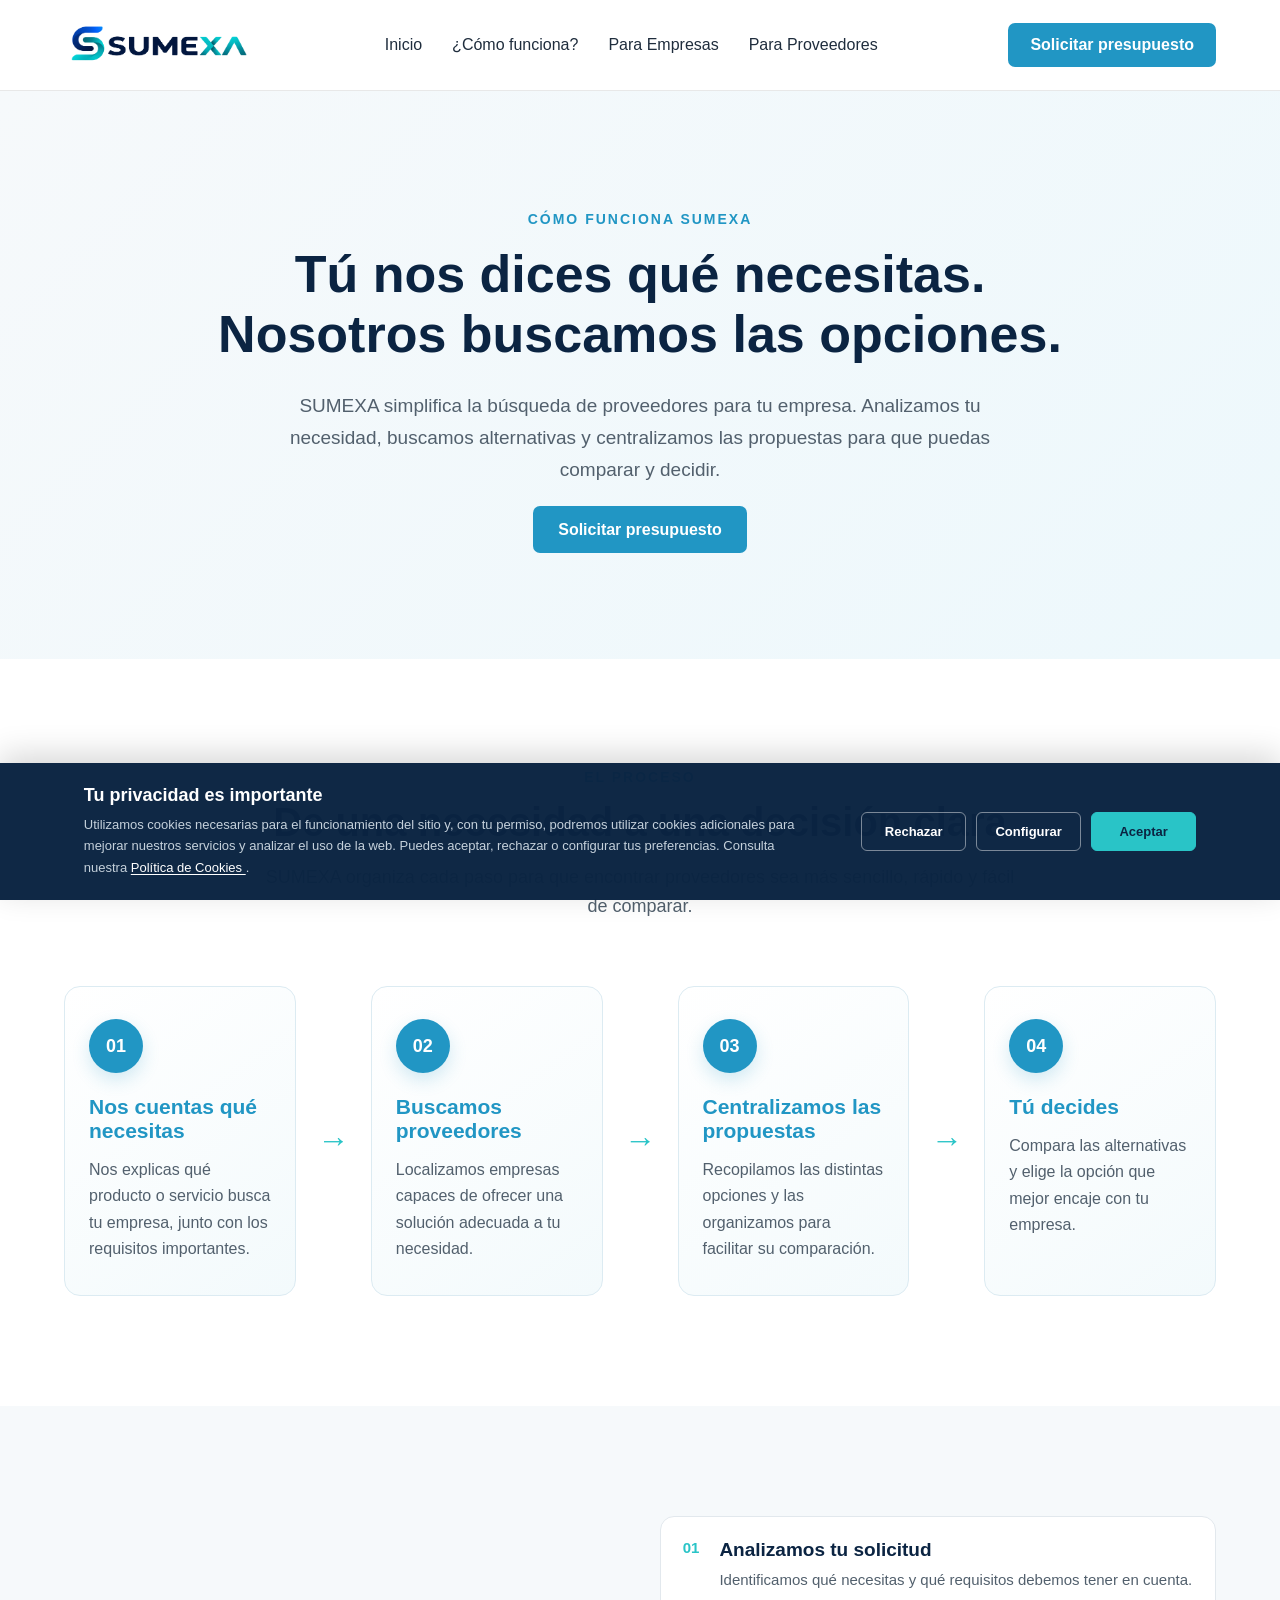
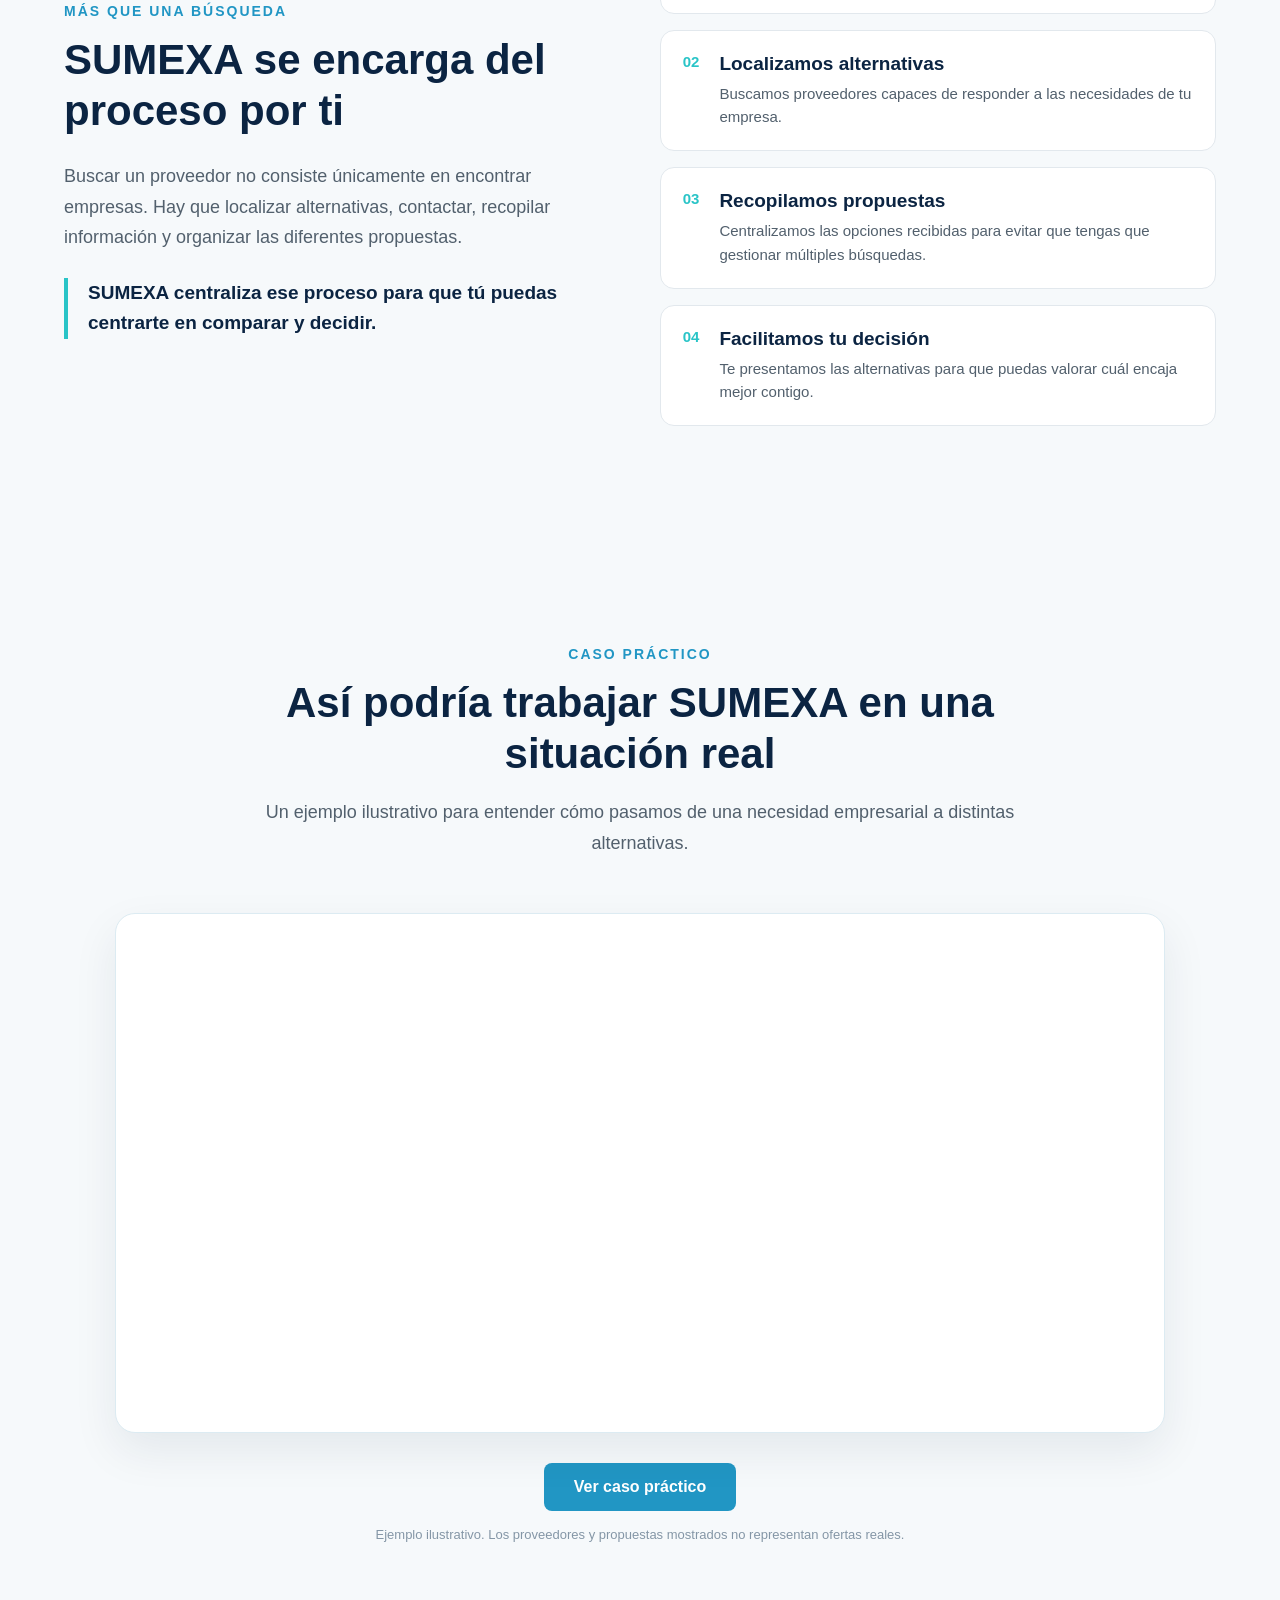
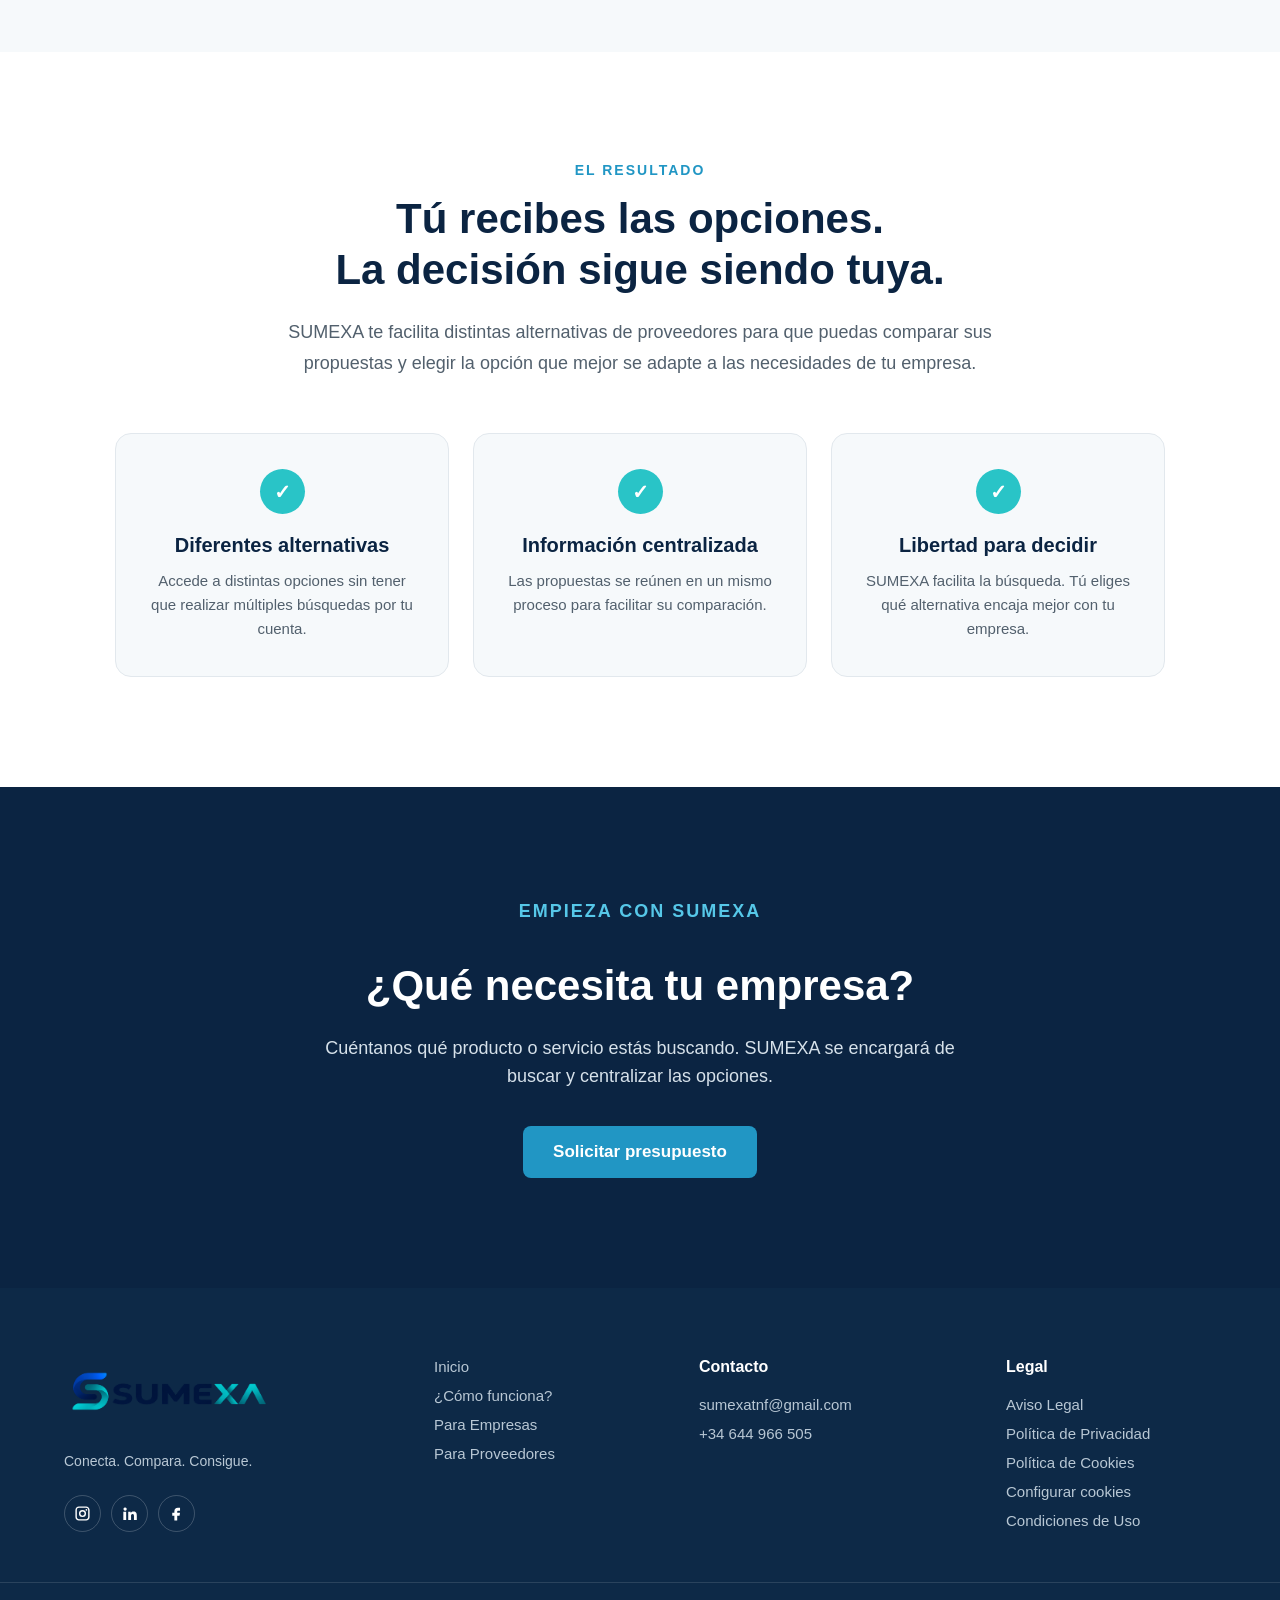
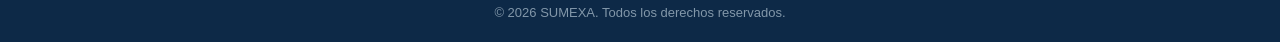
==== commit 7cce67f0: "Add files via upload corrección del footer" ====
--- a/como-funciona.html
+++ b/como-funciona.html
@@ -205,7 +205,7 @@
       <div class="caso-etapa" id="caso-etapa-1">
 
     <div class="marca-caso-sumexa">
-        <img src="sumexa-transparente.png" alt="SUMEXA">
+        <img src="SUMEXA-TRANSPARENTE.png" alt="SUMEXA">
  </div>
 
                     <div class="caso-imagen">
@@ -227,7 +227,7 @@
 <div class="caso-etapa" id="caso-etapa-2">
 
     <div class="marca-caso-sumexa">
-        <img src="sumexa-transparente.png" alt="SUMEXA">
+        <img src="SUMEXA-TRANSPARENTE.png" alt="SUMEXA">
     </div>
 
     <div class="paso2-contenido">
@@ -285,7 +285,7 @@
 <div class="caso-etapa" id="caso-etapa-3">
 
     <div class="marca-caso-sumexa">
-        <img src="sumexa-transparente.png" alt="SUMEXA">
+        <img src="SUMEXA-TRANSPARENTE.png" alt="SUMEXA">
     </div>
     <div class="caso-texto">
         <span>PASO 3 · PROVEEDORES</span>
@@ -321,7 +321,7 @@
     <div class="documento-sumexa">
 
         <div class="documento-cabecera">
-            <img src="sumexa-transparente.png" alt="SUMEXA">
+            <img src="SUMEXA-TRANSPARENTE.png" alt="SUMEXA">
 
             <div class="documento-titulo">
                 <span>COMPARATIVA DE PROPUESTAS</span>
@@ -405,7 +405,7 @@
 <div class="caso-etapa" id="caso-etapa-5">
 
     <div class="marca-caso-sumexa">
-        <img src="sumexa-transparente.png" alt="SUMEXA">
+        <img src="SUMEXA-TRANSPARENTE.png" alt="SUMEXA">
     </div>
 
     <div class="paso5-contenido">
@@ -549,7 +549,7 @@
         <!-- MARCA -->
         <div class="footer-marca">
 
-            <img src="sumexa-transparente.png" alt="SUMEXA">
+            <img src="SUMEXA-TRANSPARENTE.png" alt="SUMEXA">
 
             <p>Conecta. Compara. Consigue.</p>
 
